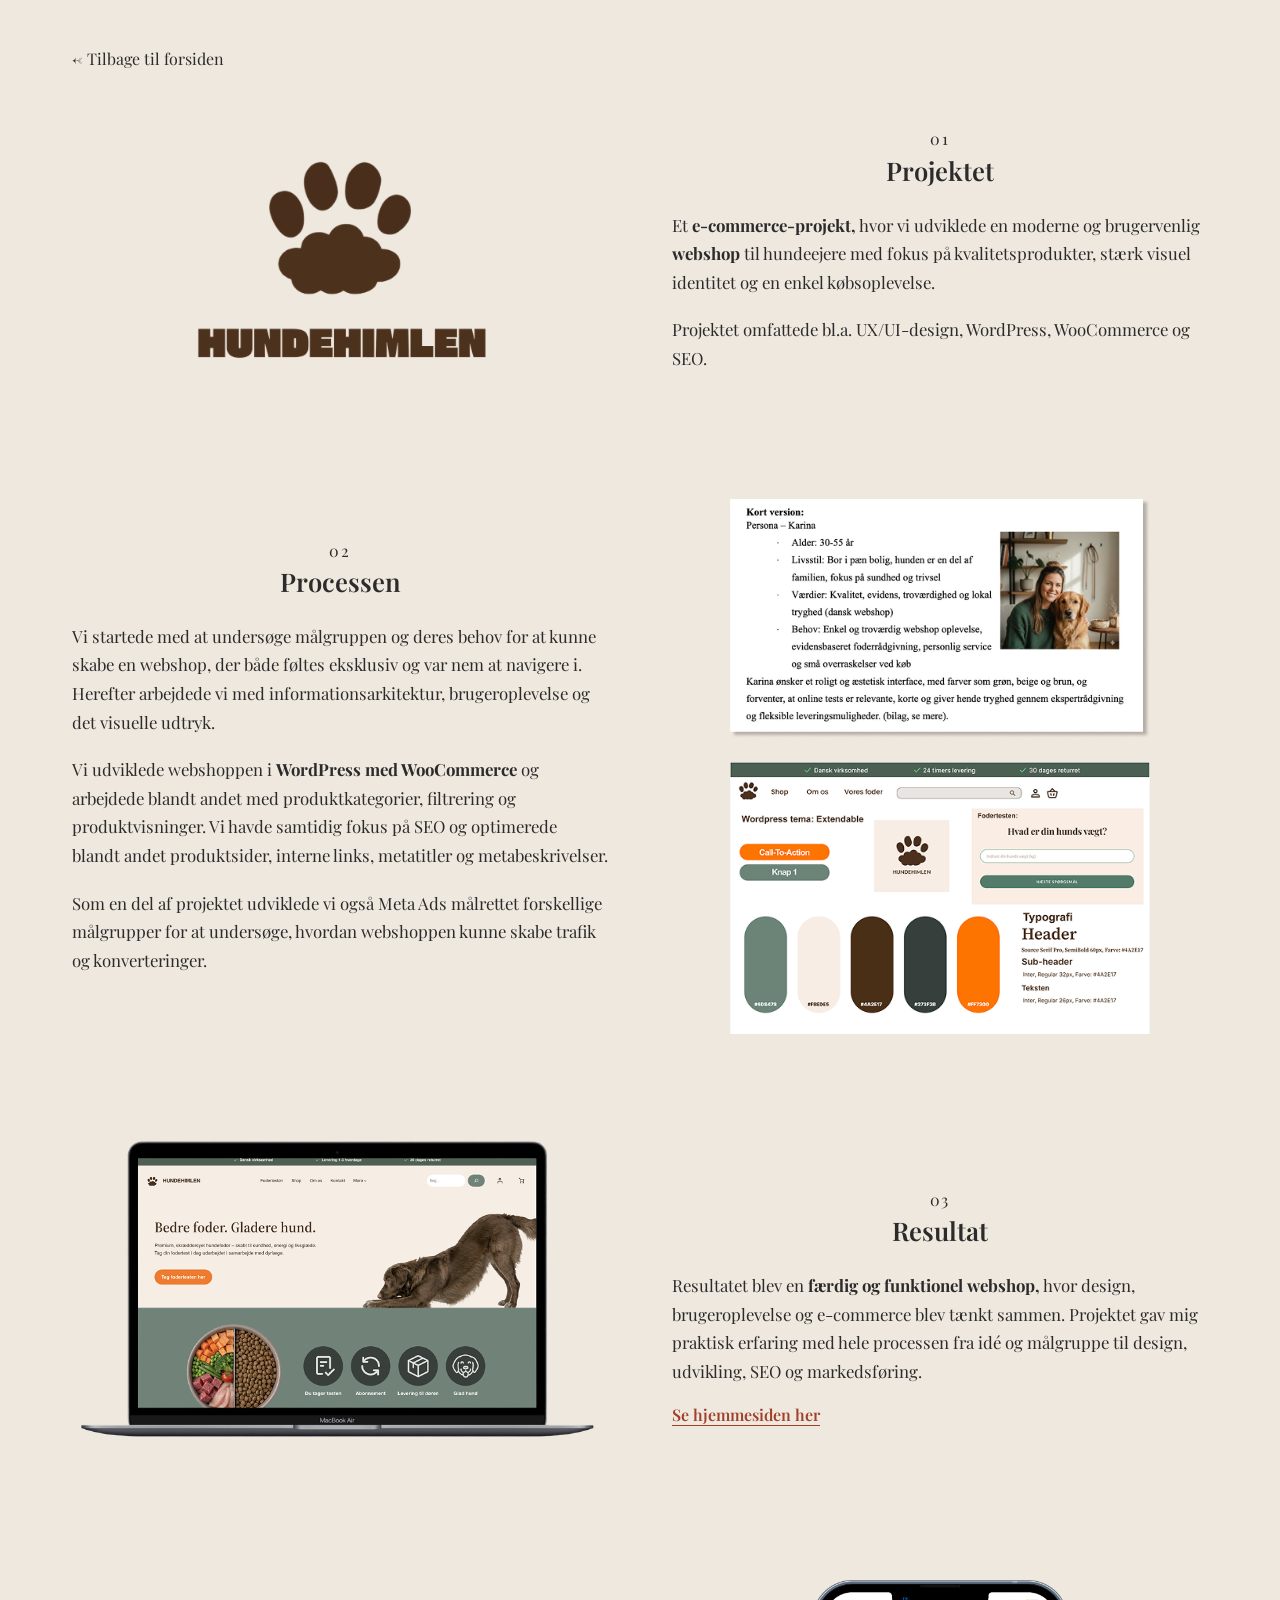
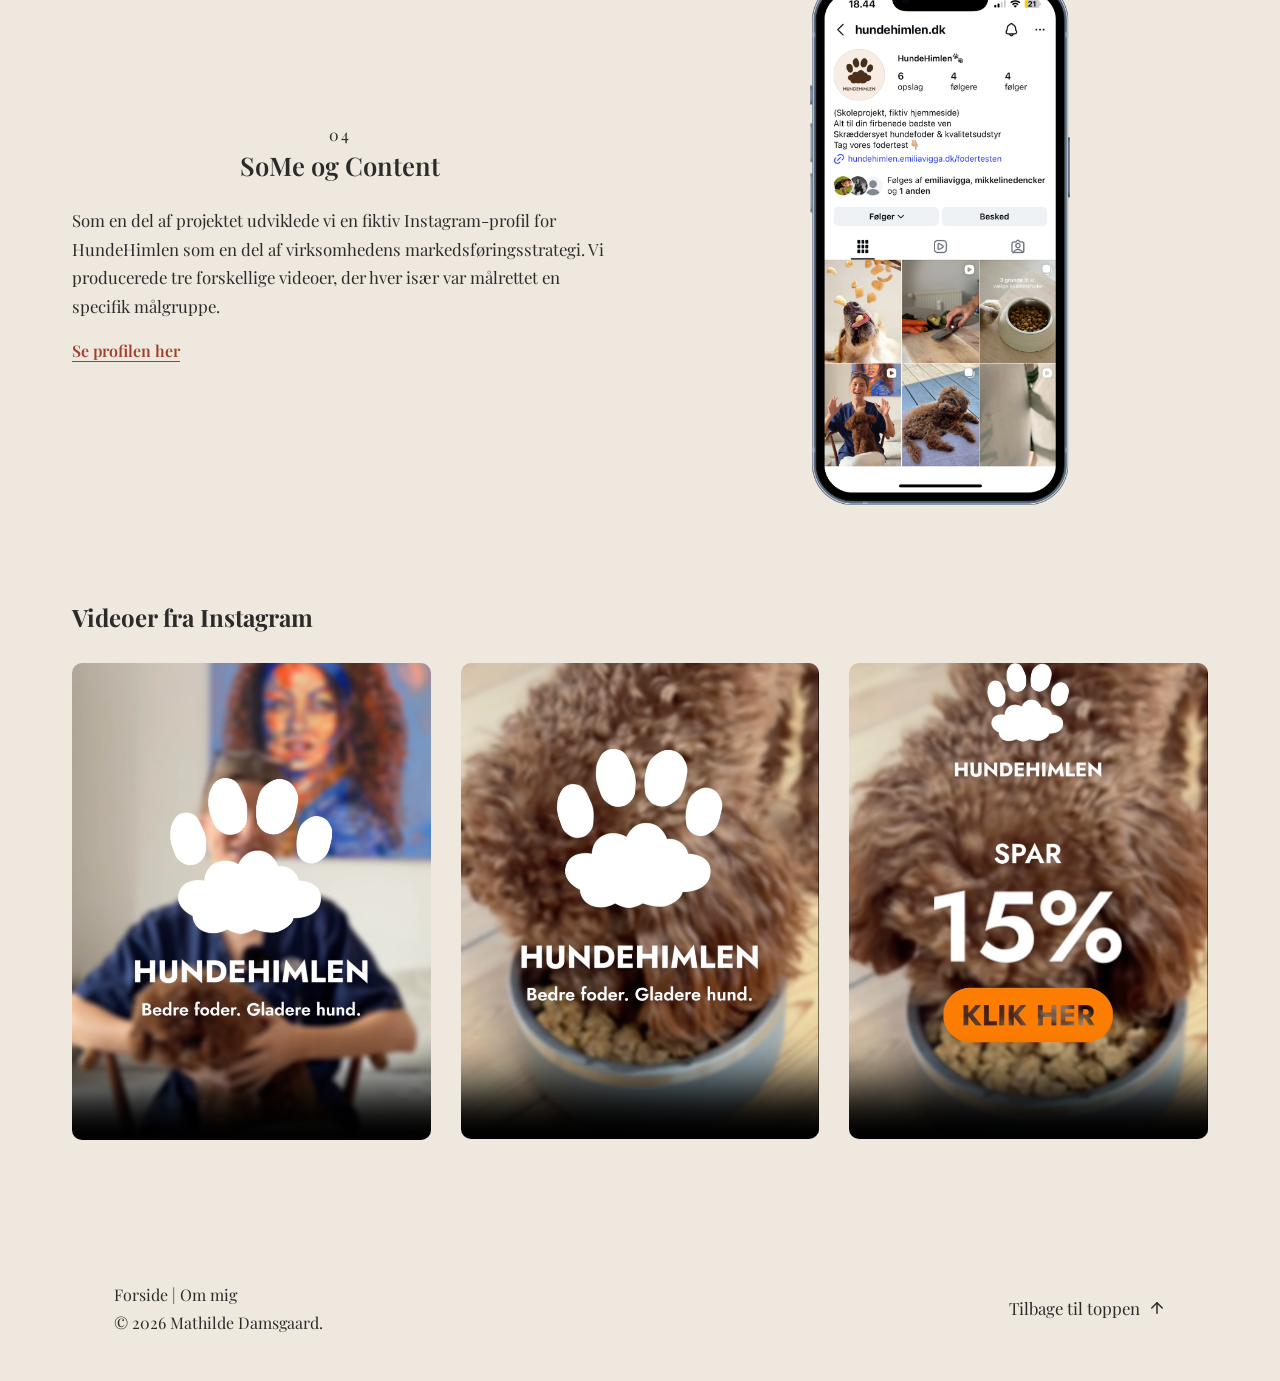
==== hundehimlen.html @ 64aa1b7b "tilføjet sektion meed some videoer" ====
<!doctype html>
<html lang="da">
  <head>
    <meta charset="UTF-8" />
    <meta name="viewport" content="width=device-width, initial-scale=1.0" />
    <title>Hundehimlen | Mathilde Damsgaard</title>

    <link rel="preconnect" href="https://fonts.googleapis.com" />
    <link rel="preconnect" href="https://fonts.gstatic.com" crossorigin />
    <link
      href="https://fonts.googleapis.com/css2?family=Anton&family=Fredoka:wght@600;700&family=Mrs+Saint+Delafield&family=Playfair+Display:ital,wght@0,400;0,600;1,400&display=swap"
      rel="stylesheet"
    />
    <link rel="stylesheet" href="css/style.css" />
  </head>

  <body>
    <main class="case-study" id="top">
      <!-- Link tilbage -->
      <a href="index.html#projekter" class="bio__back"
        >&larr; Tilbage til forsiden</a
      >

      <!-- ===== 01 Projektet ===== -->
      <section class="case-row">
        <div class="case-row__image">
          <img
            src="img/hundehimlen-logo.png"
            alt="Hundehimlen logo"
            class="case-img case-img--logo"
          />
        </div>
        <div class="case-row__text">
          <div class="case-row__heading">
            <p class="case-row__number">01</p>
            <h2 class="case-row__title">Projektet</h2>
          </div>
          <p class="case-row__desc">
            Et <strong>e-commerce-projekt,</strong> hvor vi udviklede en moderne
            og brugervenlig <strong>webshop</strong> til hundeejere med fokus på
            kvalitetsprodukter, stærk visuel identitet og en enkel
            købsoplevelse.
          </p>
          <p class="case-row__desc">
            Projektet omfattede bl.a. UX/UI-design, WordPress, WooCommerce og
            SEO.
          </p>
        </div>
      </section>

      <!-- ===== 02 Processen ===== -->
      <section class="case-row case-row--reverse">
        <div class="case-row__image case-row__image--stacked">
          <img
            src="img/hundehimlen-persona.png"
            alt="Persona og målgruppeanalyse"
            class="case-img case-img--persona"
          />
          <img
            src="img/hundehimlen-styleguide.png"
            alt="Wireframe og styleguide"
            class="case-img case-img--styleguide"
          />
        </div>
        <div class="case-row__text">
          <div class="case-row__heading">
            <p class="case-row__number">02</p>
            <h2 class="case-row__title">Processen</h2>
          </div>
          <p class="case-row__desc">
            Vi startede med at undersøge målgruppen og deres behov for at kunne
            skabe en webshop, der både føltes eksklusiv og var nem at navigere
            i. Herefter arbejdede vi med informationsarkitektur, brugeroplevelse
            og det visuelle udtryk.
          </p>
          <p class="case-row__desc">
            Vi udviklede webshoppen i
            <strong>WordPress med WooCommerce</strong> og arbejdede blandt andet
            med produktkategorier, filtrering og produktvisninger. Vi havde
            samtidig fokus på SEO og optimerede blandt andet produktsider,
            interne links, metatitler og metabeskrivelser.
          </p>
          <p class="case-row__desc">
            Som en del af projektet udviklede vi også Meta Ads målrettet
            forskellige målgrupper for at undersøge, hvordan webshoppen kunne
            skabe trafik og konverteringer.
          </p>
        </div>
      </section>

      <!-- ===== 04 Resultat ===== -->
      <section class="case-row">
        <div class="case-row__image">
          <img
            src="img/hundehimlen-mockup.png"
            alt="Hundehimlen webshop vist på en bærbar computer"
            class="case-img case-img--laptop"
          />
        </div>
        <div class="case-row__text">
          <div class="case-row__heading">
            <p class="case-row__number">03</p>
            <h2 class="case-row__title">Resultat</h2>
          </div>
          <p class="case-row__desc">
            Resultatet blev en <strong>færdig og funktionel webshop,</strong>
            hvor design, brugeroplevelse og e-commerce blev tænkt sammen.
            Projektet gav mig praktisk erfaring med hele processen fra idé og
            målgruppe til design, udvikling, SEO og markedsføring.
          </p>
          <a href="https://hundehimlen.emiliavigga.dk/" class="case-row__link"
            >Se hjemmesiden her</a
          >
        </div>
      </section>

      <!-- ===== 05 SoMe og Content ===== -->
      <section class="case-row case-row--reverse">
        <div class="case-row__image">
          <a
            href="https://www.instagram.com/hundehimlen.dk/"
            target="_blank"
            rel="noopener noreferrer"
          >
            <img
              src="img/hundehimlen-instagram.png"
              alt="Hundehimlen Instagram-profil"
              class="case-img case-img--phone"
            />
          </a>
        </div>

        <div class="case-row__text">
          <div class="case-row__heading">
            <p class="case-row__number">04</p>
            <h2 class="case-row__title">SoMe og Content</h2>
          </div>

          <p class="case-row__desc">
            Som en del af projektet udviklede vi en fiktiv Instagram-profil for
            HundeHimlen som en del af virksomhedens markedsføringsstrategi. Vi
            producerede tre forskellige videoer, der hver især var målrettet en
            specifik målgruppe.
          </p>

          <a
            href="https://www.instagram.com/hundehimlen.dk/"
            target="_blank"
            rel="noopener noreferrer"
            class="case-row__link"
          >
            Se profilen her
          </a>
        </div>
      </section>

      <!-- ===== 05 SoMe Videoer ===== -->
      <section class="video-section">
        <h2 class="video-section__title">Videoer fra Instagram</h2>

        <div class="video-section__grid">
          <div class="video-card">
            <video controls poster="img/thumbnail-dyrlaege.png">
              <source src="img/dyrlaege-kopi-1.mov" type="video/mp4" />
              Din browser understøtter ikke video.
            </video>
          </div>

          <div class="video-card">
            <video controls poster="img/thumbnail-madgroentsager.png">
              <source src="img/madgroentsager-kopi.mov" type="video/mp4" />
              Din browser understøtter ikke video.
            </video>
          </div>

          <div class="video-card">
            <video controls poster="img/thumbnail-spar15.png">
              <source src="img/spar-15-kopi.mov" type="video/mp4" />
              Din browser understøtter ikke video.
            </video>
          </div>
        </div>
      </section>
    </main>

    <!-- Footer -->
    <footer class="footer">
      <div class="footer__left">
        <p class="footer__nav">
          <a href="index.html">Forside</a> | <a href="ommig.html">Om mig</a>
        </p>
        <p>&copy; 2026 Mathilde Damsgaard.</p>
      </div>

      <a href="#top" class="back-to-top-inline">
        Tilbage til toppen
        <svg
          xmlns="http://www.w3.org/2000/svg"
          viewBox="0 0 24 24"
          fill="none"
          stroke="currentColor"
          stroke-width="2"
          stroke-linecap="round"
          stroke-linejoin="round"
        >
          <line x1="12" y1="19" x2="12" y2="5"></line>
          <polyline points="5 12 12 5 19 12"></polyline>
        </svg>
      </a>
    </footer>
  </body>
</html>
---- css/style.css ----
/* ===== Reset ===== */
* {
  margin: 0;
  padding: 0;
  box-sizing: border-box;
}

body {
  font-family: "Playfair Display", serif;
  background-color: #efe8de;
  color: #2b2b2b;
}

/* ===== Hero sektion ===== */
.hero {
  position: relative;
  width: 100%;
  height: 50vw; /* fast højde der passer til indholdet, i stedet for 100vh */
  overflow: hidden;
  background-color: #efe8de;
}

/* Stor hvid "PORTFOLIO" tekst i baggrunden */
.hero__background-text {
  position: absolute;
  top: 14vw;
  left: -8vw;
  font-family: "Anton", sans-serif;
  font-size: 16vw;
  line-height: 1;
  color: #ffffff;
  letter-spacing: 0.01em;
  white-space: nowrap;
  user-select: none;
  z-index: 1;
  text-align: center;
  width: 100%;
}
/* Navnet i script-font, ligger ovenpå baggrundsteksten */
.hero__name {
  position: absolute;
  top: 24vw;
  left: 47%;
  transform: translateX(-50%);
  font-family: "Mrs Saint Delafield", cursive;
  font-size: 8vw;
  font-weight: 400;
  color: #5c4326; /* mørk brun/oliven farve som på billedet */
  z-index: 2;
  white-space: nowrap;
  text-align: center;
  width: 100%;
}

/* Navigationspille øverst */
.hero__nav {
  position: absolute;
  top: 4vw;
  left: 50%;
  transform: translateX(-50%);
  background-color: #601b20; /* rustfarve, matcher filmstrippen */
  border-radius: 20px;
  padding: 1rem 2.2rem;
  display: flex;
  align-items: center;
  gap: 0.9rem;
  z-index: 3;
  white-space: nowrap;
}

.hero__nav a {
  font-family: "Playfair Display", serif;
  color: #f5efe6;
  text-decoration: none;
  font-size: 1.05rem;
}

.hero__nav a:hover {
  opacity: 0.8;
}

.hero__nav-divider {
  color: #d9a394;
}

/* Filmstrip-billede i højre side */
.hero__filmstrip {
  position: absolute;
  right: -14vw;
  top: -15vw;
  width: 500px;
  max-width: none;
  z-index: 2;
  transform: rotate(-16deg);
}

.hero__filmstrip img {
  width: 100%;
  height: 100%;
  object-fit: contain;
  display: block;
  animation: dropIn 1s cubic-bezier(0.34, 1.56, 0.64, 1) both;
}

/* Billedet falder ned fra oven og lander med et lille hop */
@keyframes dropIn {
  0% {
    transform: translate(-50%, -120%);
    opacity: 0;
  }
  100% {
    transform: translate(-50%, 8%);
    opacity: 1;
  }
}

/* Pil der peger ned mod næste sektion */
.hero__scroll-arrow {
  position: absolute;
  left: 6vw;
  bottom: 3vw;
  color: #601b20;
  z-index: 2;
  animation: bounceArrow 1.8s ease-in-out infinite;
}

.hero__scroll-arrow:hover {
  opacity: 0.75;
}

/* Pilen hopper let op og ned for at signalere "scroll her" */
@keyframes bounceArrow {
  0%,
  100% {
    transform: translateY(0);
  }
  50% {
    transform: translateY(14px);
  }
}

/* Rød streg i bunden af sektionen */
.hero__divider {
  position: absolute;
  bottom: 0;
  left: 0;
  width: 100%;
  height: 6px;
  background-color: #601b20;
  z-index: 2;
}

/* ===== Intro-sektion under hero ===== */
.intro {
  position: relative;
  display: flex;
  align-items: stretch;
  min-height: 90vh;
  background-color: #efe8de;
}

.intro__image {
  flex: 0 0 32%;
}

.intro__image img {
  width: 100%;
  height: 100%;
  object-fit: cover;
  display: block;
  filter: grayscale(
    100%
  ); /* gør billedet sort/hvid automatisk, uanset original farve */
}

.intro__content {
  flex: 1;
  display: flex;
  flex-direction: column;
  justify-content: center;
  padding: 4rem 6vw;
  max-width: 850px;
}

.intro__text {
  font-family: "Playfair Display", serif;
  font-size: 1.4rem;
  line-height: 1.5;
  color: #2b2b2b;
  margin-bottom: 2rem;
}

.intro__button {
  display: inline-block;
  align-self: flex-start;
  padding: 1rem 2rem;
  border-radius: 20px;
  background-color: #601b20; /* samme rustfarve som navigationspillen */
  color: #f5efe6;
  text-decoration: none;
  font-family: "Playfair Display", serif;
  font-size: 1.05rem;
  transition: opacity 0.2s ease;
}

.intro__button:hover {
  opacity: 0.85;
}

/* Pil, centreret lodret i højre side, med samme hop som i hero */
.intro__scroll-arrow {
  position: absolute;
  right: 6vw;
  top: 80%;
  color: #601b20;
  animation: bounceArrowCentered 1.8s ease-in-out infinite;
}

.intro__scroll-arrow:hover {
  opacity: 0.75;
}

@keyframes bounceArrowCentered {
  0%,
  100% {
    transform: translateY(-50%);
  }
  50% {
    transform: translateY(calc(-50% + 14px));
  }
}

@media (max-width: 700px) {
  .intro {
    flex-direction: column;
    min-height: auto;
  }

  .intro__image {
    flex: none;
    height: 60vw;
  }

  .intro__content {
    padding: 2.5rem 6vw;
    max-width: none;
  }

  .intro__scroll-arrow {
    display: none; /* for meget rod på mobil med billede + tekst + pil */
  }
}

/* ===== Projekt-sektion ===== */
.projects {
  max-width: 1100px;
  margin: 0 auto;
  padding: 2rem 1.5rem;
}

.projects__title {
  font-family: "Anton", sans-serif;
  font-weight: 700;
  font-size: 3.5rem;
  text-align: center;
  color: #43301a;
  margin-bottom: 4rem;
  margin-top: 4rem;
}

.project-row {
  display: flex;
  align-items: center;
  gap: 4rem;
  flex-wrap: wrap;
}

/* Vender rækkefølgen om, så billedet ligger til højre */
.project-row--reverse {
  flex-direction: row-reverse;
}

.project-row__image {
  flex: 1 1 380px;
}

.project-row__image img {
  width: 100%;
  display: block;
}

/* Gør kun Museum Ovartaci-billedet mindre */
.project-row__image--small {
  flex: 0 1 300px; /* mindre max-bredde end den almindelige 380px */
  margin: 0 auto; /* centrerer den i sin kolonne */
}

.project-row__text {
  flex: 1 1 380px;
}

.project-row__title {
  font-family: "Playfair Display", serif;
  font-size: 2rem;
  margin-bottom: 1.2rem;
  color: #2b2b2b;
}

.project-row__desc {
  font-size: 1.1rem;
  line-height: 1.6;
  color: #2b2b2b;
  margin-bottom: 1.5rem;
}

.project-row__link {
  color: #a43121;
  font-weight: 600;
}

.project-row__link:hover {
  color: #792216;
}

/* Orange streg mellem projekterne */
.projects__divider {
  height: 3px;
  background-color: #a43121;
  margin: 4rem 0;
}

@media (max-width: 700px) {
  .project-row,
  .project-row--reverse {
    flex-direction: column;
  }
  .bio-section__body {
    flex-direction: column;
  }

  .bio-section__photos {
    min-height: 260px;
    width: 100%;
  }

  .bio-photo--right {
    left: 40%;
  }
}

/* ===== Sektion under stregen ===== */
.about {
  max-width: 700px;
  margin: 0 auto;
  padding: 5rem 1.5rem;
  text-align: center;
}

.about__title {
  font-family: "Playfair Display", serif;
  font-size: 2rem;
  margin-bottom: 1.5rem;
  color: #5c4326;
}

.about__text {
  font-size: 1.15rem;
  line-height: 1.7;
  color: #2b2b2b;
}

/* Billederne flyver ind fra siden, når man scroller ned til dem */
.fly-in-left,
.fly-in-right {
  opacity: 0;
  transition:
    transform 0.9s cubic-bezier(0.22, 1, 0.36, 1),
    opacity 0.9s ease;
}

.fly-in-left {
  transform: translateX(-150px);
}

.fly-in-right {
  transform: translateX(150px);
}

.fly-in-left.is-visible,
.fly-in-right.is-visible {
  opacity: 1;
  transform: translateX(0);
}

/* ===== Kontakt-sektion (forside) ===== */
.contact-cta {
  max-width: 700px;
  margin: 0 auto;
  padding: 6rem 1.5rem 8rem;
  text-align: center;
}

.contact-cta__title {
  font-family: "Anton", sans-serif;
  font-weight: 700;
  font-size: 3.5rem;
  text-align: center;
  color: #43301a;
  margin-bottom: 1rem;
}

.contact-cta__text {
  font-family: "Playfair Display", serif;
  font-size: 1.2rem;
  color: #2b2b2b;
  margin-bottom: 2.5rem;
}

.contact-cta__mail-row {
  display: flex;
  align-items: center;
  justify-content: center;
  gap: 0.6rem;
}

.contact-cta__icon {
  color: #2b2b2b;
  font-size: 2rem;
  line-height: 1;
}

.contact-cta__link {
  font-family: "Playfair Display", serif;
  font-size: 1.3rem;
  color: #a43121;
}

.contact-cta__link:hover {
  text-decoration: underline;
}

/* Sørg for blød scrolling til toppen */
html {
  scroll-behavior: smooth;
}

/* Footer layout */
.footer {
  display: flex;
  justify-content: space-between; /* Skubber venstre side til venstre og linket til højre */
  align-items: center;
  max-width: 1100px; /* Matcher bredden på dine andre sektioner */
  margin: 0 auto;
  padding: 3rem 1.5rem;
}

.footer__left {
  display: flex;
  flex-direction: column;
  gap: 0.4rem;
}

.footer__left a {
  color: #2b2b2b;
  text-decoration: none;
}

.footer__left a:hover {
  color: #a43121;
}

/* Tilbage til toppen - placeret i højre side */
.back-to-top-inline {
  display: inline-flex;
  align-items: center;
  gap: 0.5rem;
  color: #2b2b2b;
  text-decoration: none;
  font-family: "Playfair Display", serif;
  font-size: 1.05rem;
  transition: color 0.2s ease;
}

.back-to-top-inline svg {
  width: 18px;
  height: 18px;
  transition: transform 0.2s ease;
}

/* Hover-effekt */
.back-to-top-inline:hover {
  color: #a43121;
}

.back-to-top-inline:hover svg {
  transform: translateY(-3px); /* Løfter pilen en smule ved hover */
}

/* Mobil-visning */
@media (max-width: 600px) {
  .footer {
    flex-direction: column;
    gap: 1.5rem;
    text-align: center;
  }
}

/* ===== Om mig-siden ===== */
.bio {
  max-width: 1200px;
  margin: 0 auto;
  padding: 3rem 2rem 6rem;
}

.bio__back {
  display: inline-block;
  margin-bottom: 3rem;
  color: #2b2b2b;
  text-decoration: none;
  font-family: "Playfair Display", serif;
}

.bio__back:hover {
  color: #a43121;
}

.bio-section {
  margin-bottom: 5rem;
}

.bio-section__title {
  font-family: "Anton", sans-serif;
  font-weight: 700;
  font-size: 3.5rem;
  color: #43301a;
  margin-bottom: 2rem;
}

.bio-section__body {
  display: flex;
  gap: 3rem;
  align-items: flex-start;
  flex-wrap: wrap;
}

.bio-section__text {
  flex: 2 1 500px;
  font-size: 1.1rem;
  line-height: 1.7;
  color: #2b2b2b;
}

.bio-section__text p {
  margin-bottom: 1.5rem;
}

.bio-section__text p:last-child {
  margin-bottom: 0;
}

.bio__contact-row {
  display: flex;
  align-items: center;
  gap: 0.2rem;
}

.bio__contact-icon {
  color: #2b2b2b;
  font-size: 1.6rem;
  line-height: 1;
}

/* Polaroid-billeder */
.bio-section__photos {
  flex: 1 1 260px;
  position: relative;
  min-height: 320px;
}

.bio-section__photos--single {
  min-height: auto;
  display: flex;
  justify-content: center;
}

.bio-section__closing {
  font-size: 1.1rem;
  margin-bottom: 1rem;
}

.bio__contact-link {
  display: inline-block;
  color: #a43121;
  font-weight: 600;
  text-decoration: underline;
  text-underline-offset: 4px;
  font-size: 1.1rem;
}

.bio__contact-link:hover {
  color: #792216;
}

.bio-photo {
  width: 340px;
  display: block;
}

.bio-photo--left {
  position: absolute;
  left: 0;
  top: 0;
  z-index: 2;
  width: 320px;
  transform: rotate(-6deg);
}

.bio-photo--right {
  position: absolute;
  left: 170px;
  top: 70px;
  z-index: 1;
  width: 380px;
  transform: rotate(10deg);
}

/* ===== CV / Uddannelse accordion ===== */
.accordion {
  margin-bottom: 0.5rem;
}

.accordion__summary {
  list-style: none;
  cursor: pointer;
  display: flex;
  align-items: center;
  gap: 0.7rem;
  font-family: "Anton", sans-serif;
  font-weight: 700;
  font-size: 2rem;
  color: #43301a;
  padding: 0.5rem 0;
}

/* Fjerner browserens eget udfoldnings-ikon */
.accordion__summary::-webkit-details-marker {
  display: none;
}
.accordion__summary::marker {
  content: "";
}

/* Selve trekanten, tegnet i ren CSS */
.accordion__arrow {
  display: inline-block;
  width: 0;
  height: 0;
  border-left: 7px solid transparent;
  border-right: 7px solid transparent;
  border-top: 10px solid #a43121;
  transition: transform 0.25s ease;
  transform: rotate(-90deg); /* peger til højre, når lukket */
}

/* Peger nedad, når afsnittet er åbent */
.accordion[open] .accordion__arrow {
  transform: rotate(0deg);
}

.accordion__content {
  padding: 0.5rem 0 1.5rem 1.9rem; /* rykket ind, så det linjer op med teksten efter trekanten */
}

.cv-item {
  margin-bottom: 1.4rem;
}

.cv-item:last-child {
  margin-bottom: 0;
}

.cv-item__title {
  font-family: "Playfair Display", serif;
  font-size: 1.1rem;
  color: #2b2b2b;
  margin-bottom: 0.2rem;
}

.cv-item__date {
  font-family: "Playfair Display", serif;
  font-size: 0.95rem;
  color: #9a9a9a;
}

.accordion__divider {
  height: 2px;
  background-color: #a43121;
  margin: 1.5rem 0 2.5rem;
}

/* ===== Case study-side (projektside) ===== */
.case-study {
  max-width: 1200px;
  margin: 0 auto;
  padding: 3rem 2rem 6rem;
}

.case-row {
  display: flex;
  align-items: center;
  gap: 4rem;
  margin-bottom: 6rem;
  flex-wrap: wrap;
}

.case-row--reverse {
  flex-direction: row-reverse;
}

.case-row__image {
  flex: 1 1 380px;
  display: flex;
  justify-content: center;
}

.case-row__image--stacked {
  flex-direction: column;
  align-items: center;
  gap: 1.5rem;
}

.case-row__text {
  flex: 1 1 380px;
}

.case-row__heading {
  text-align: center;
  margin-bottom: 1.5rem;
}

.case-row__number {
  font-family: "Playfair Display", serif;
  font-size: 1rem;
  letter-spacing: 0.1em;
  color: #2b2b2b;
  margin-bottom: 0.2rem;
}

.case-row__title {
  font-family: "Playfair Display", serif;
  font-size: 1.6rem;
  font-weight: 600;
  color: #2b2b2b;
}

.case-row__desc {
  font-size: 1.05rem;
  line-height: 1.7;
  color: #2b2b2b;
  margin-bottom: 1.2rem;
}

.case-row__link {
  color: #a1402a;
  font-weight: 600;
  text-decoration: underline;
  text-underline-offset: 4px;
}

.case-row__link:hover {
  color: #7e3020;
}

/* Basisstil alle billeder deler */
.case-img {
  width: 100%;
  height: auto;
  display: block;
}

/* Individuelle størrelser pr. billede — juster frit efter behov */
.case-img--logo {
  max-width: 380px;
}

.case-img--persona {
  max-width: 420px;
}

.case-img--styleguide {
  max-width: 420px;
}

.case-img--laptop {
  max-width: 680px;
}

.case-img--phone {
  max-width: 260px;
}

.case-row__desc--bold {
  font-weight: 600;
}

/* Museum Ovartaci-siden */
.case-img--statue {
  max-width: 440px;
}

.case-img--research {
  max-width: 490px;
}

.case-img--kiosk {
  max-width: 380px;
}

@media (max-width: 700px) {
  .case-row,
  .case-row--reverse {
    flex-direction: column;
  }
}

.video-section {
  margin-top: 0%;
}

.video-section__title {
  margin-bottom: 30px;
}

.video-section__grid {
  display: grid;
  grid-template-columns: repeat(3, 1fr);
  gap: 30px;
}

.video-card video {
  width: 100%;
  display: block;
  border-radius: 10px;
}

/* ===== Responsivt (mobil) ===== */
@media (max-width: 768px) {
  .hero {
    min-height: auto;
    padding-bottom: 4rem;
  }

  .hero__background-text {
    position: static;
    font-size: 18vw;
    text-align: center;
    margin-top: 2rem;
  }

  .hero__name {
    position: static;
    font-size: 12vw;
    text-align: center;
    margin: -6vw 0 2rem 0;
  }

  .hero__image-wrapper {
    position: static;
    width: 60vw;
    margin: 0 auto 2rem auto;
  }

  .hero__content {
    position: static;
    max-width: 90%;
    margin: 0 auto;
    text-align: left;
  }

  .hero__divider {
    position: static;
    margin-top: 3rem;
  }

  .video-section__grid {
    grid-template-columns: 1fr;
  }
}
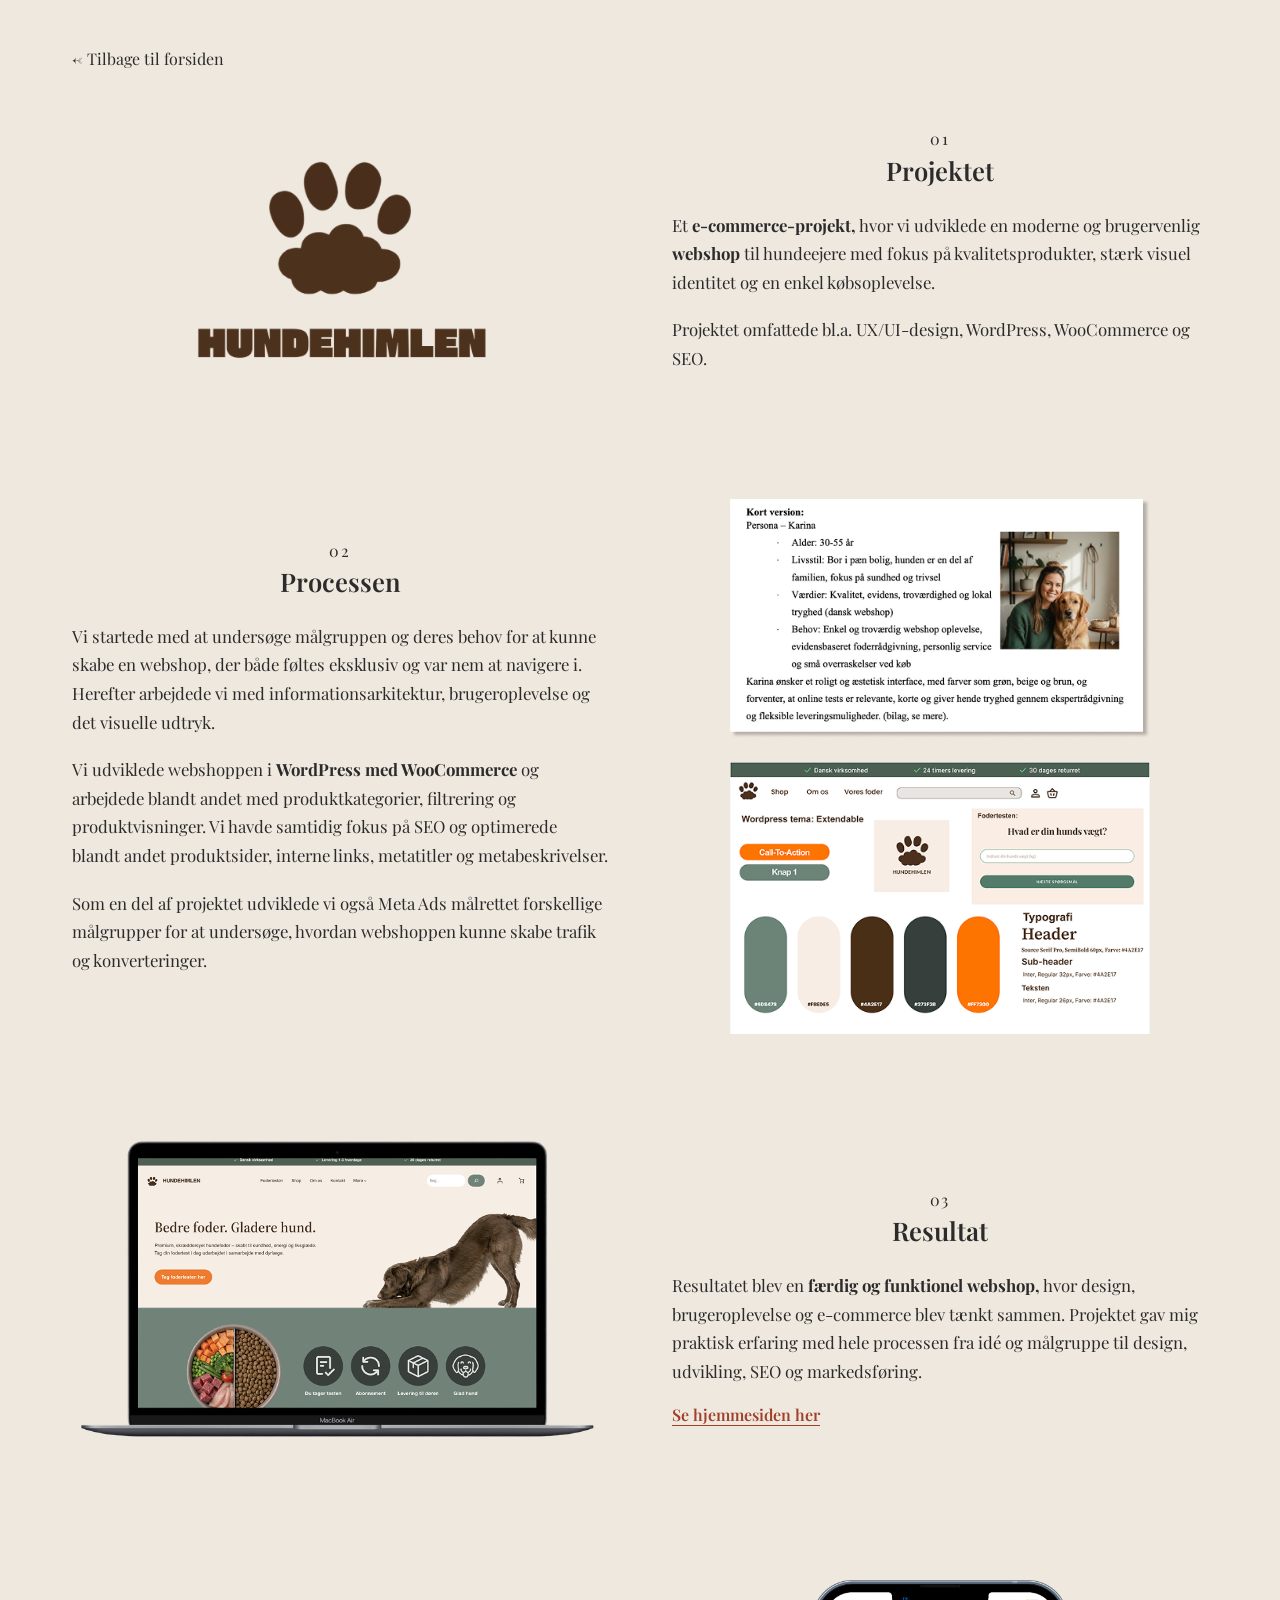
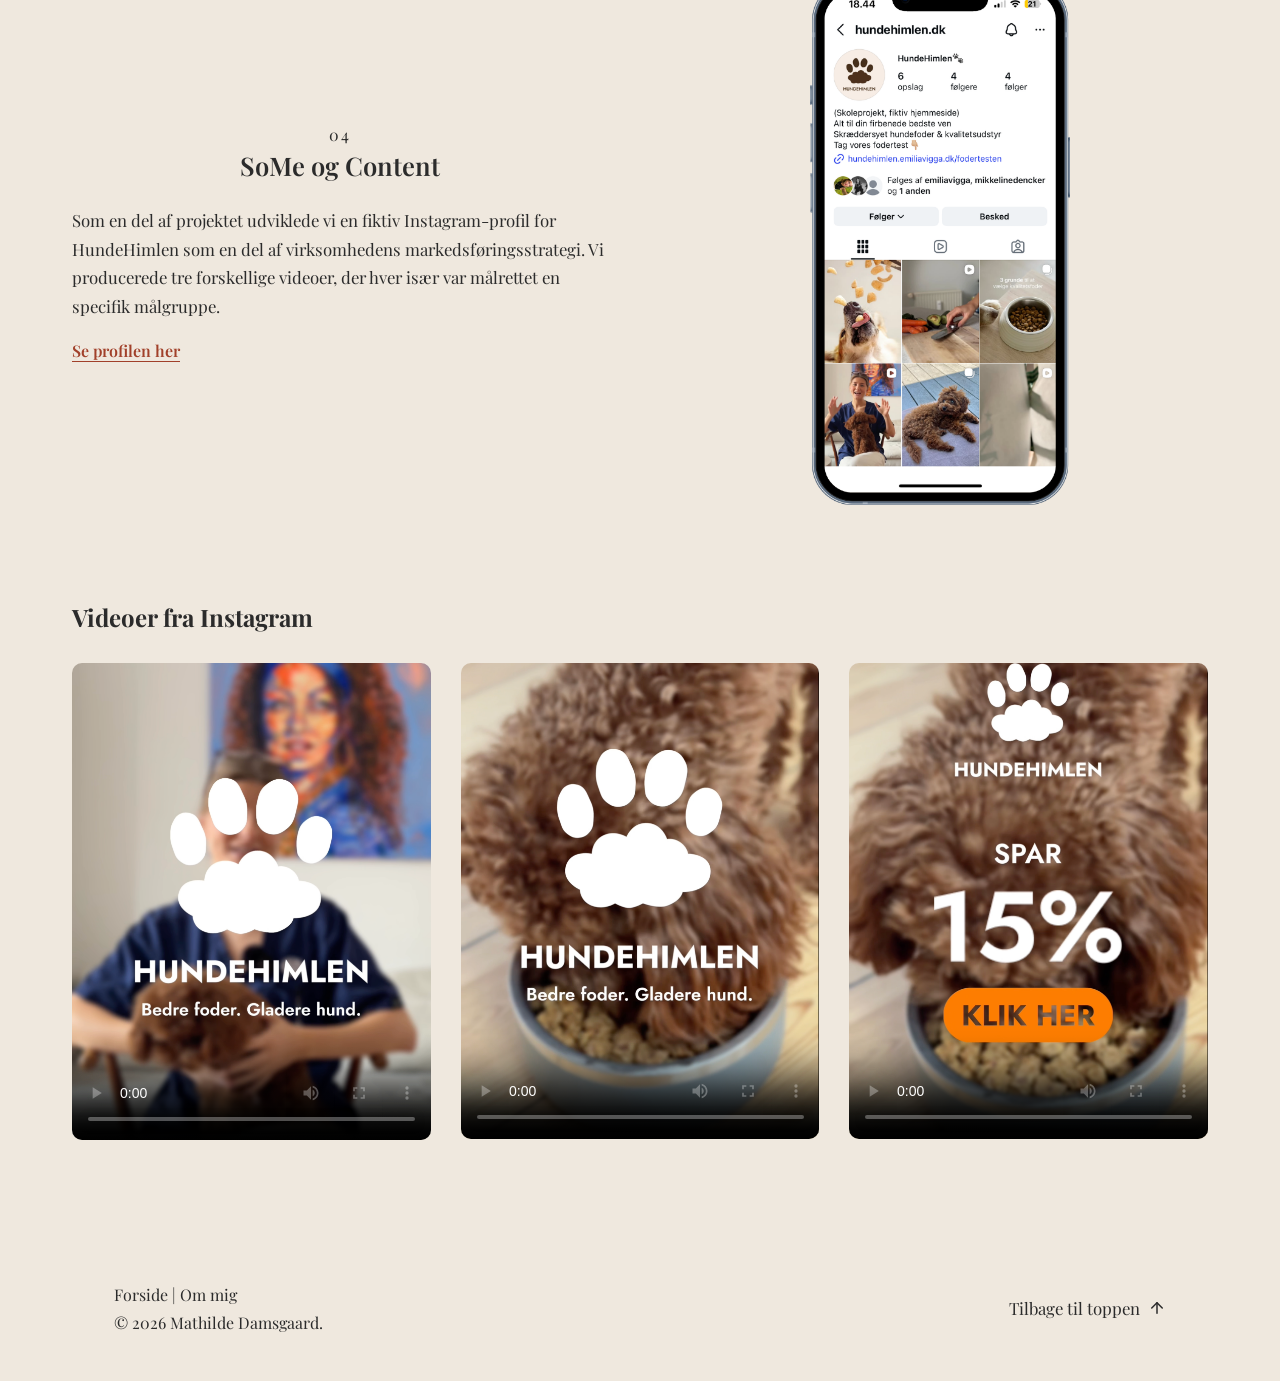
==== commit 525d7415: "tilføjet cv link og rettet kommentarer" ====
--- a/hundehimlen.html
+++ b/hundehimlen.html
@@ -88,7 +88,7 @@
         </div>
       </section>
 
-      <!-- ===== 04 Resultat ===== -->
+      <!-- ===== 03 Resultat ===== -->
       <section class="case-row">
         <div class="case-row__image">
           <img
@@ -108,13 +108,18 @@
             Projektet gav mig praktisk erfaring med hele processen fra idé og
             målgruppe til design, udvikling, SEO og markedsføring.
           </p>
-          <a href="https://hundehimlen.emiliavigga.dk/" class="case-row__link"
-            >Se hjemmesiden her</a
+          <a
+            href="https://hundehimlen.emiliavigga.dk/"
+            class="case-row__link"
+            target="_blank"
+            rel="noopener noreferrer"
           >
-        </div>
-      </section>
-
-      <!-- ===== 05 SoMe og Content ===== -->
+            Se hjemmesiden her
+          </a>
+        </div>
+      </section>
+
+      <!-- ===== 04 SoMe og Content ===== -->
       <section class="case-row case-row--reverse">
         <div class="case-row__image">
           <a
@@ -154,7 +159,7 @@
         </div>
       </section>
 
-      <!-- ===== 05 SoMe Videoer ===== -->
+      <!-- ===== 04 SoMe Videoer ===== -->
       <section class="video-section">
         <h2 class="video-section__title">Videoer fra Instagram</h2>
 
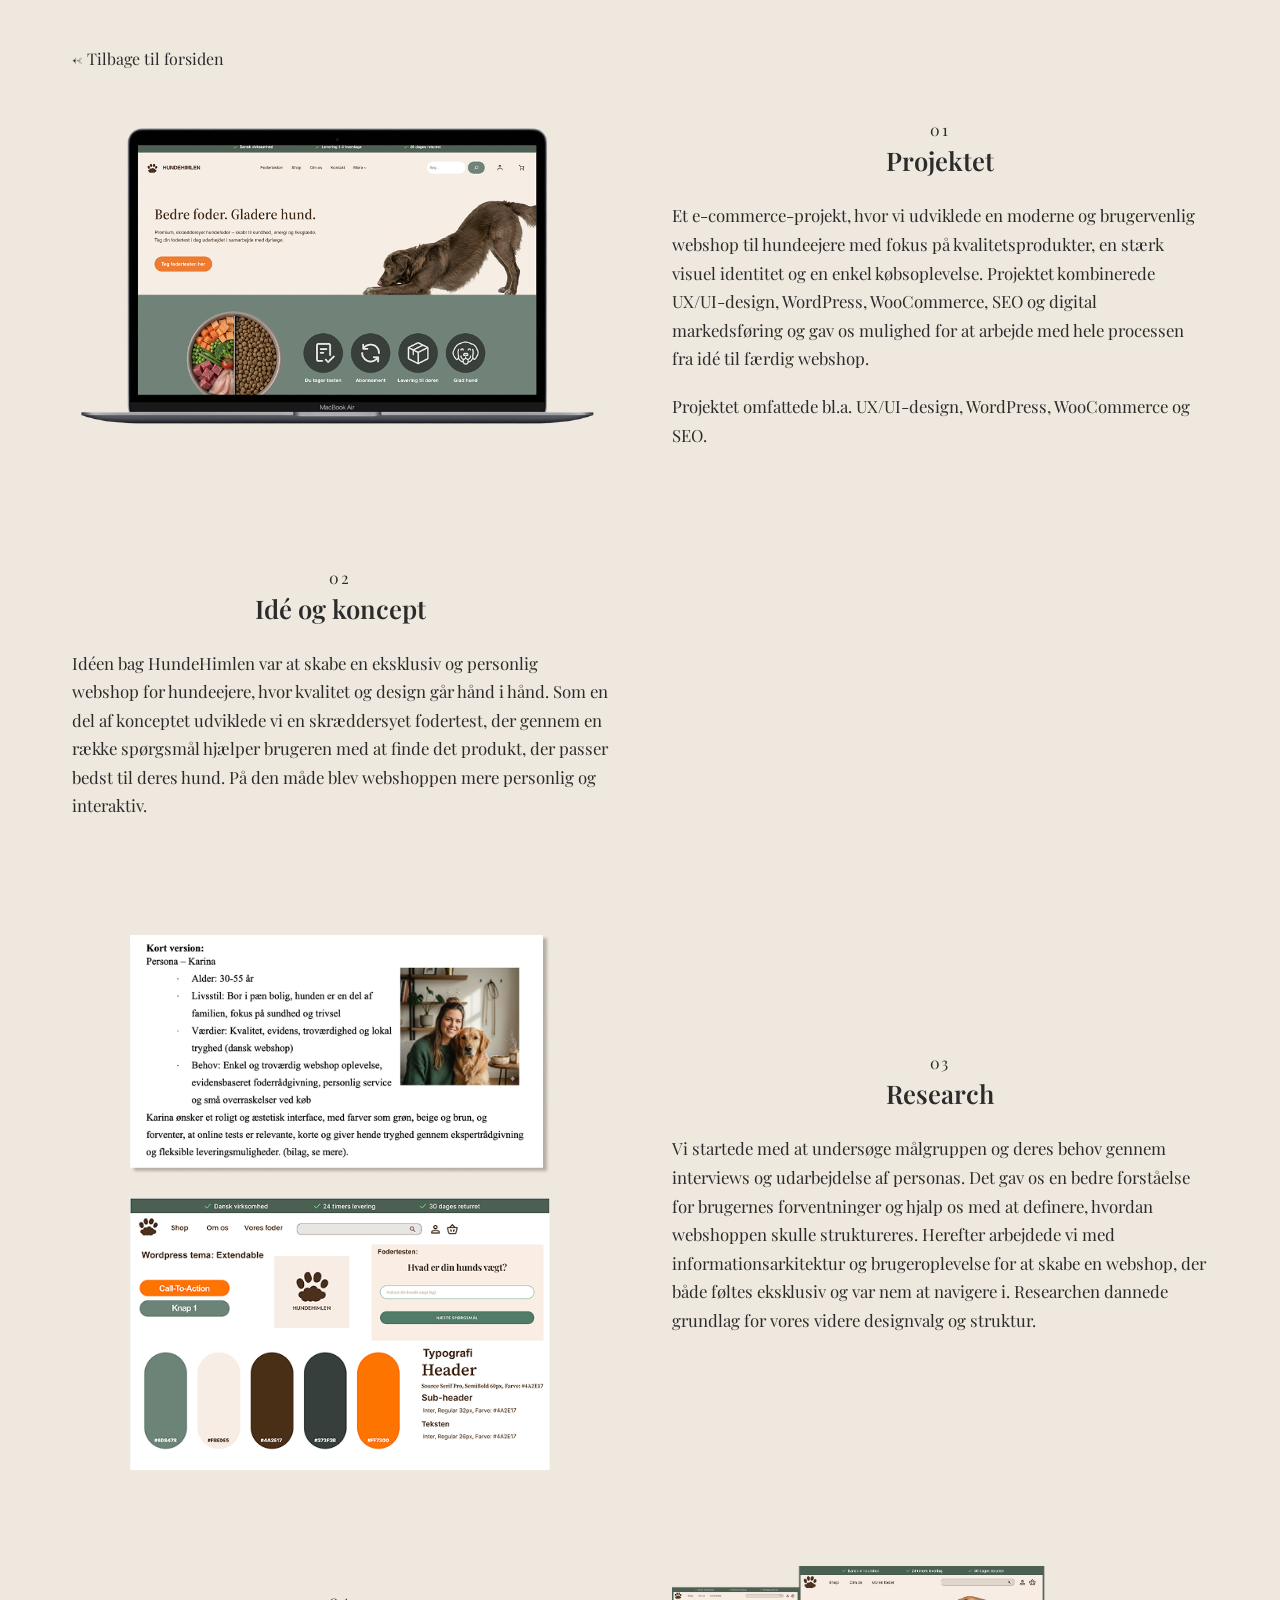
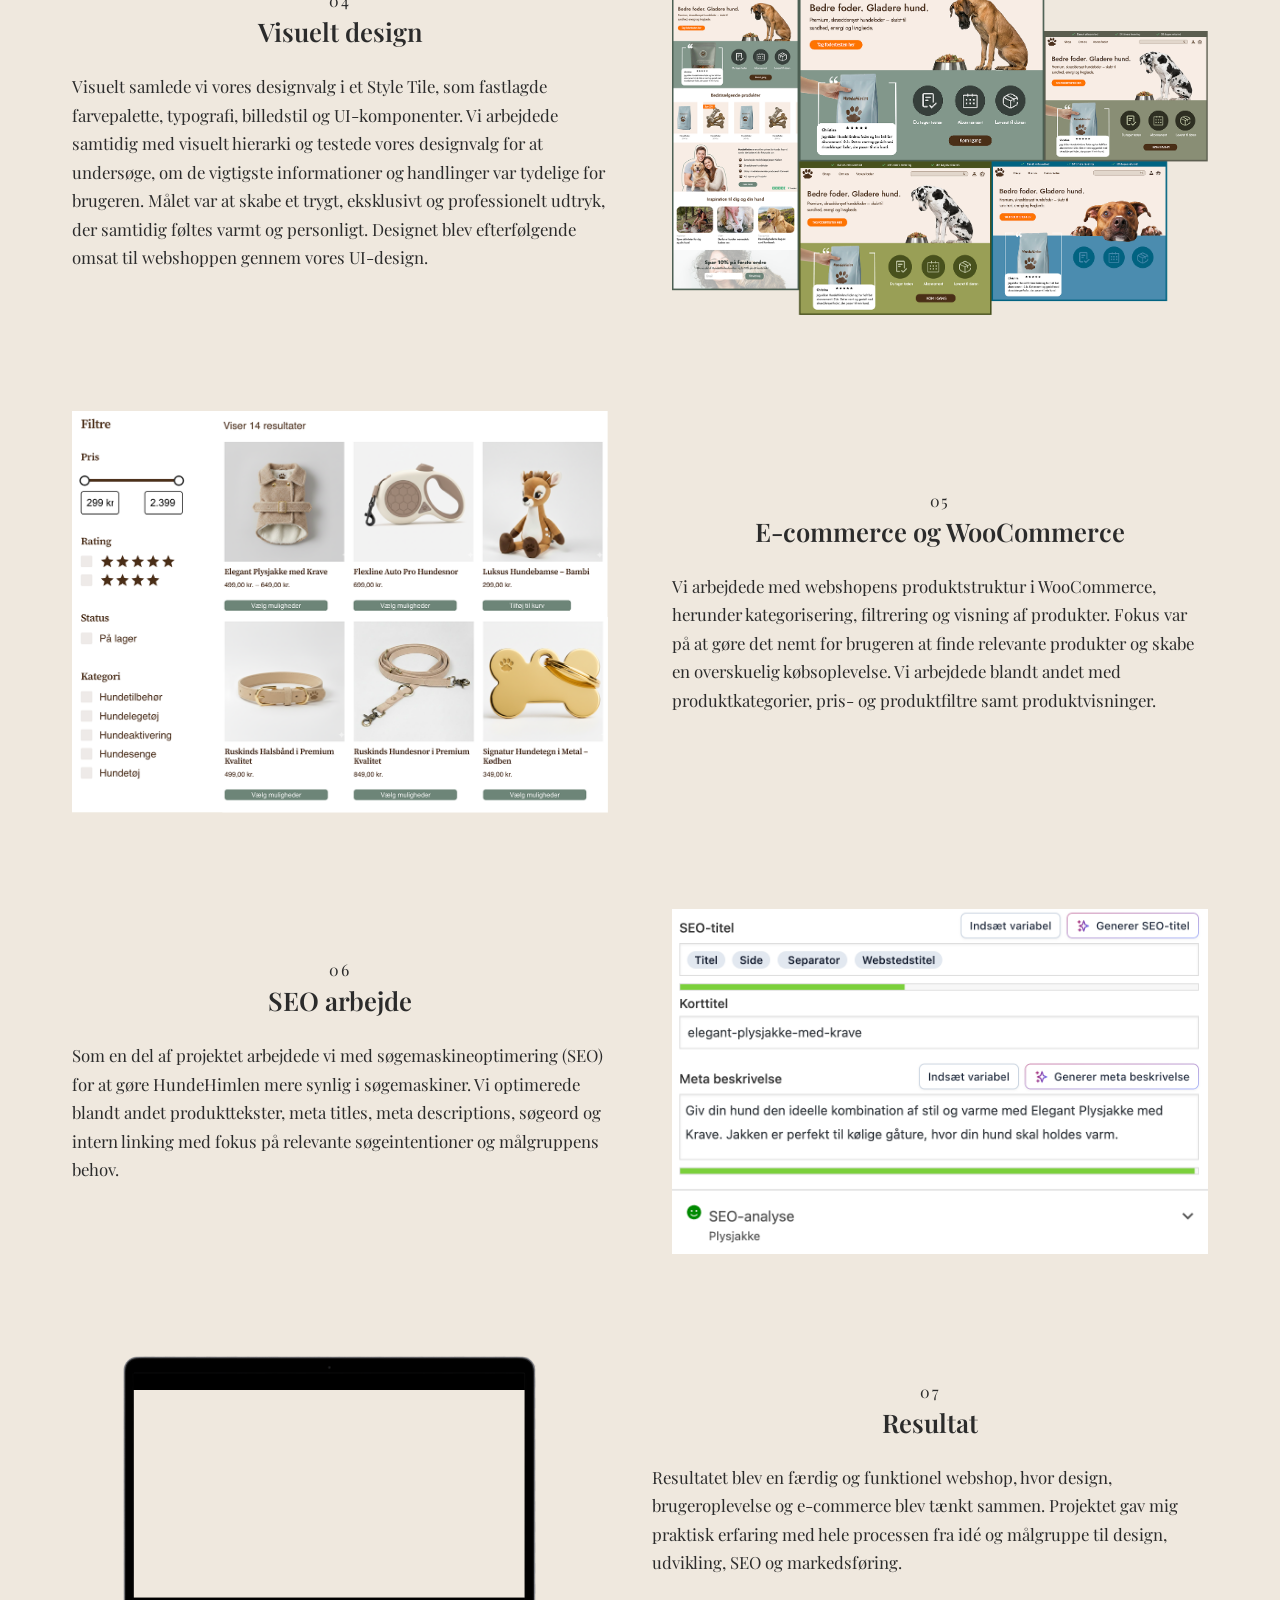
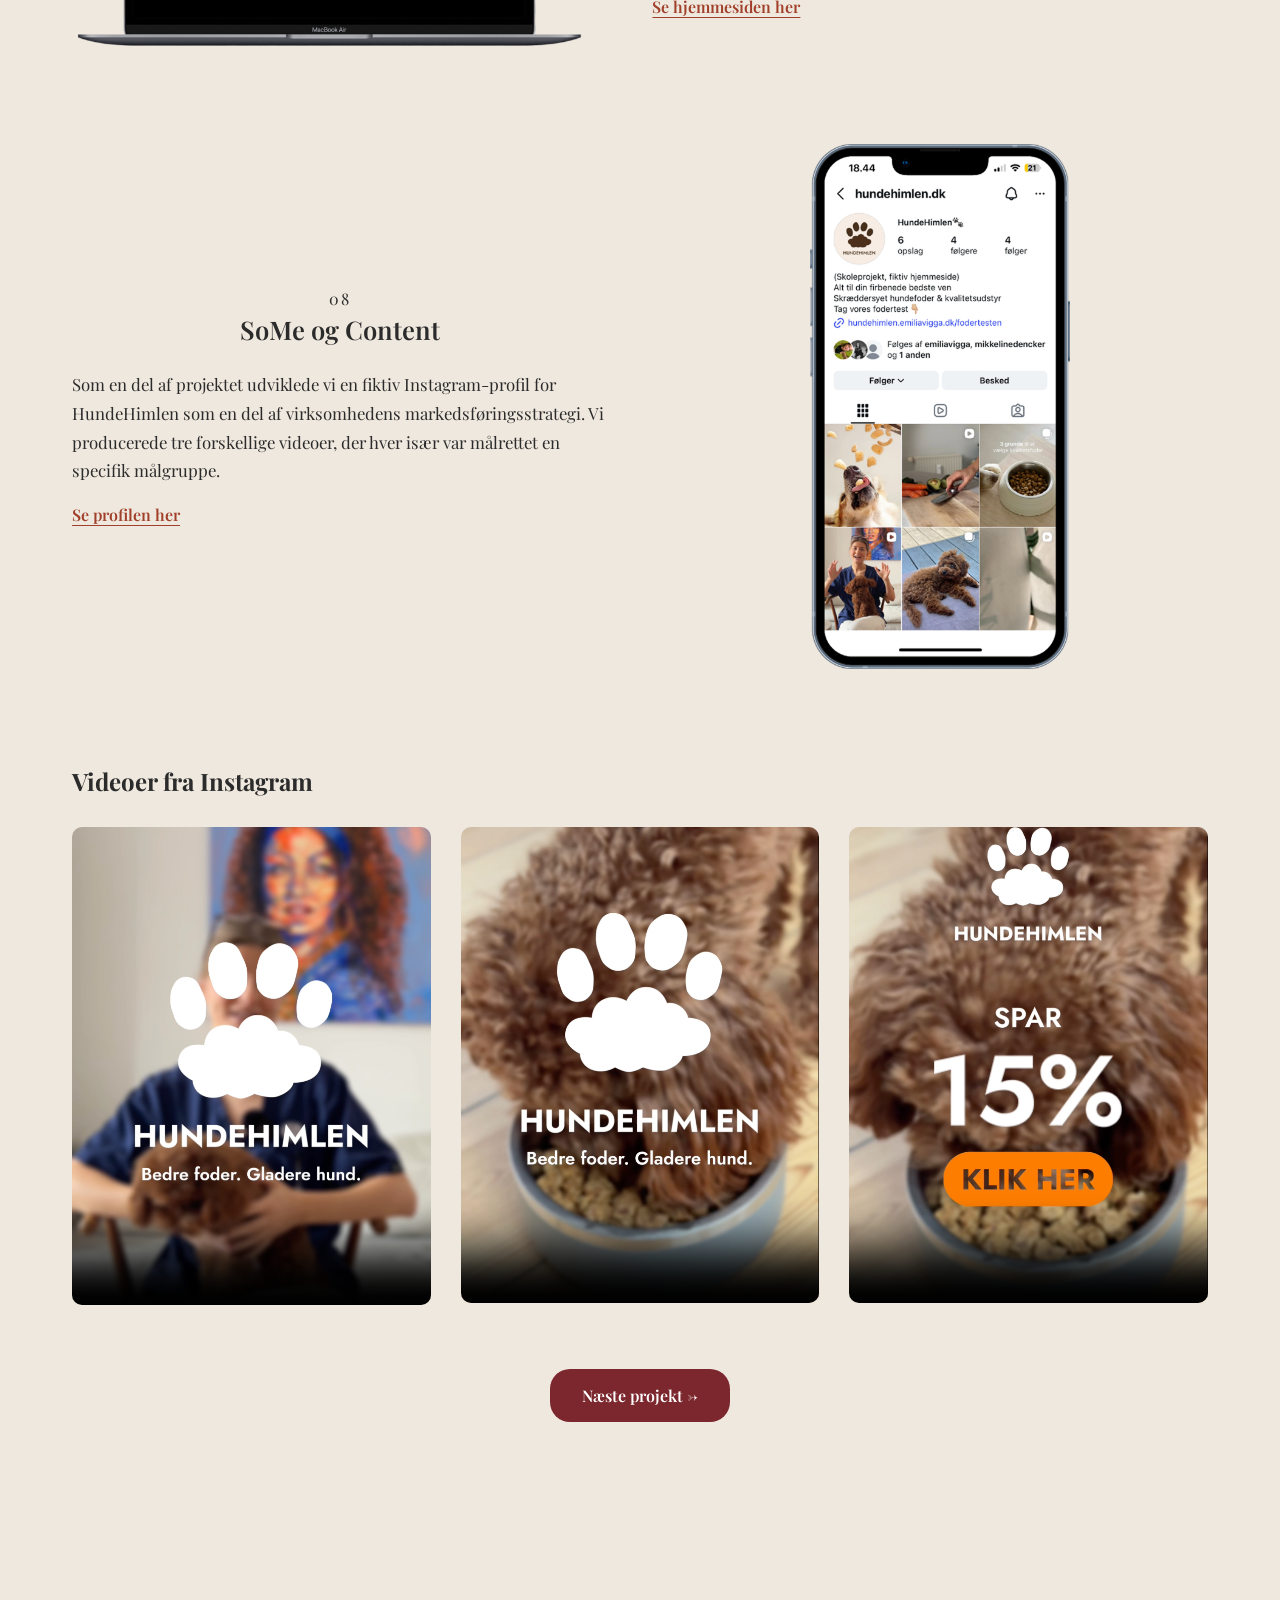
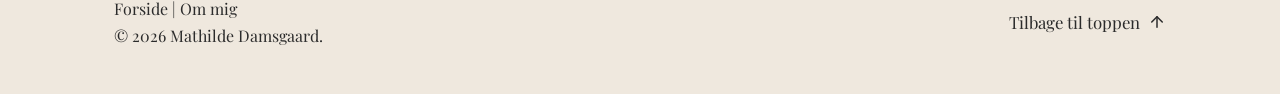
==== commit 0b1653dc: "opdateret hundehimlen.html" ====
--- a/hundehimlen.html
+++ b/hundehimlen.html
@@ -25,9 +25,9 @@
       <section class="case-row">
         <div class="case-row__image">
           <img
-            src="img/hundehimlen-logo.png"
-            alt="Hundehimlen logo"
-            class="case-img case-img--logo"
+            src="img/hundehimlen-mockup.png"
+            alt="Hundehimlen webshop vist på en bærbar computer"
+            class="case-img case-img--laptop"
           />
         </div>
         <div class="case-row__text">
@@ -36,10 +36,12 @@
             <h2 class="case-row__title">Projektet</h2>
           </div>
           <p class="case-row__desc">
-            Et <strong>e-commerce-projekt,</strong> hvor vi udviklede en moderne
-            og brugervenlig <strong>webshop</strong> til hundeejere med fokus på
-            kvalitetsprodukter, stærk visuel identitet og en enkel
-            købsoplevelse.
+            Et e-commerce-projekt, hvor vi udviklede en moderne og brugervenlig
+            webshop til hundeejere med fokus på kvalitetsprodukter, en stærk
+            visuel identitet og en enkel købsoplevelse. Projektet kombinerede
+            UX/UI-design, WordPress, WooCommerce, SEO og digital markedsføring
+            og gav os mulighed for at arbejde med hele processen fra idé til
+            færdig webshop.
           </p>
           <p class="case-row__desc">
             Projektet omfattede bl.a. UX/UI-design, WordPress, WooCommerce og
@@ -48,8 +50,36 @@
         </div>
       </section>
 
-      <!-- ===== 02 Processen ===== -->
+      <!-- ===== 02 Idé og koncept ===== -->
       <section class="case-row case-row--reverse">
+        <div class="case-row__image">
+          <video
+            src="img/hundehimlen-fodertest.mp4"
+            autoplay
+            muted
+            loop
+            playsinline
+            class="case-img case-img--video"
+          ></video>
+        </div>
+        <div class="case-row__text">
+          <div class="case-row__heading">
+            <p class="case-row__number">02</p>
+            <h2 class="case-row__title">Idé og koncept</h2>
+          </div>
+          <p class="case-row__desc">
+            Idéen bag HundeHimlen var at skabe en eksklusiv og personlig webshop
+            for hundeejere, hvor kvalitet og design går hånd i hånd. Som en del
+            af konceptet udviklede vi en skræddersyet fodertest, der gennem en
+            række spørgsmål hjælper brugeren med at finde det produkt, der
+            passer bedst til deres hund. På den måde blev webshoppen mere
+            personlig og interaktiv.
+          </p>
+        </div>
+      </section>
+
+      <!-- ===== 03 Research ===== -->
+      <section class="case-row">
         <div class="case-row__image case-row__image--stacked">
           <img
             src="img/hundehimlen-persona.png"
@@ -64,49 +94,136 @@
         </div>
         <div class="case-row__text">
           <div class="case-row__heading">
-            <p class="case-row__number">02</p>
-            <h2 class="case-row__title">Processen</h2>
-          </div>
-          <p class="case-row__desc">
-            Vi startede med at undersøge målgruppen og deres behov for at kunne
-            skabe en webshop, der både føltes eksklusiv og var nem at navigere
-            i. Herefter arbejdede vi med informationsarkitektur, brugeroplevelse
-            og det visuelle udtryk.
-          </p>
-          <p class="case-row__desc">
-            Vi udviklede webshoppen i
-            <strong>WordPress med WooCommerce</strong> og arbejdede blandt andet
-            med produktkategorier, filtrering og produktvisninger. Vi havde
-            samtidig fokus på SEO og optimerede blandt andet produktsider,
-            interne links, metatitler og metabeskrivelser.
-          </p>
-          <p class="case-row__desc">
-            Som en del af projektet udviklede vi også Meta Ads målrettet
-            forskellige målgrupper for at undersøge, hvordan webshoppen kunne
-            skabe trafik og konverteringer.
-          </p>
-        </div>
-      </section>
-
-      <!-- ===== 03 Resultat ===== -->
+            <p class="case-row__number">03</p>
+            <h2 class="case-row__title">Research</h2>
+          </div>
+          <p class="case-row__desc">
+            Vi startede med at undersøge målgruppen og deres behov gennem
+            interviews og udarbejdelse af personas. Det gav os en bedre
+            forståelse for brugernes forventninger og hjalp os med at definere,
+            hvordan webshoppen skulle struktureres. Herefter arbejdede vi med
+            informationsarkitektur og brugeroplevelse for at skabe en webshop,
+            der både føltes eksklusiv og var nem at navigere i. Researchen
+            dannede grundlag for vores videre designvalg og struktur.
+          </p>
+        </div>
+      </section>
+
+      <!-- ===== 04 Visuelt design ===== -->
+      <section class="case-row case-row--reverse">
+        <div class="case-row__image">
+          <img
+            src="img/hundehimlen-visueltdesign.png"
+            alt="Forskellige design af Hundehimlens landingpage"
+            class="case-img case-img--design"
+          />
+        </div>
+        <div class="case-row__text">
+          <div class="case-row__heading">
+            <p class="case-row__number">04</p>
+            <h2 class="case-row__title">Visuelt design</h2>
+          </div>
+          <p class="case-row__desc">
+            Visuelt samlede vi vores designvalg i et Style Tile, som fastlagde
+            farvepalette, typografi, billedstil og UI-komponenter. Vi arbejdede
+            samtidig med visuelt hierarki og testede vores designvalg for at
+            undersøge, om de vigtigste informationer og handlinger var tydelige
+            for brugeren. Målet var at skabe et trygt, eksklusivt og
+            professionelt udtryk, der samtidig føltes varmt og personligt.
+            Designet blev efterfølgende omsat til webshoppen gennem vores
+            UI-design.
+          </p>
+        </div>
+      </section>
+
+      <!-- ===== 05 E-commerce og WooCommerce ===== -->
       <section class="case-row">
         <div class="case-row__image">
           <img
-            src="img/hundehimlen-mockup.png"
-            alt="Hundehimlen webshop vist på en bærbar computer"
-            class="case-img case-img--laptop"
-          />
-        </div>
-        <div class="case-row__text">
-          <div class="case-row__heading">
-            <p class="case-row__number">03</p>
+            src="img/hundehimlen-woocommerce.png"
+            alt="Hundehimlens produktside"
+            class="case-img case-img--woocommerce"
+          />
+        </div>
+        <div class="case-row__text">
+          <div class="case-row__heading">
+            <p class="case-row__number">05</p>
+            <h2 class="case-row__title">E-commerce og WooCommerce</h2>
+          </div>
+          <p class="case-row__desc">
+            Vi arbejdede med webshopens produktstruktur i WooCommerce, herunder
+            kategorisering, filtrering og visning af produkter. Fokus var på at
+            gøre det nemt for brugeren at finde relevante produkter og skabe en
+            overskuelig købsoplevelse. Vi arbejdede blandt andet med
+            produktkategorier, pris- og produktfiltre samt produktvisninger.
+          </p>
+        </div>
+      </section>
+
+      <!-- ===== 06 SEO arbejde ===== -->
+      <section class="case-row case-row--reverse">
+        <div class="case-row__image">
+          <img
+            src="img/hundehimlen-seo.png"
+            alt="SEO arbejde med søgeord og meta data"
+            class="case-img case-img--seo"
+          />
+        </div>
+        <div class="case-row__text">
+          <div class="case-row__heading">
+            <p class="case-row__number">06</p>
+            <h2 class="case-row__title">SEO arbejde</h2>
+          </div>
+          <p class="case-row__desc">
+            Som en del af projektet arbejdede vi med søgemaskineoptimering (SEO)
+            for at gøre HundeHimlen mere synlig i søgemaskiner. Vi optimerede
+            blandt andet produkttekster, meta titles, meta descriptions, søgeord
+            og intern linking med fokus på relevante søgeintentioner og
+            målgruppens behov.
+          </p>
+        </div>
+      </section>
+
+      <!-- ===== 07 Resultat ===== -->
+      <section class="case-row">
+        <div class="case-row__image computer-video">
+          <a
+            href="https://hundehimlen.emiliavigga.dk/"
+            target="_blank"
+            rel="noopener noreferrer"
+          >
+            <img
+              src="img/computer.png"
+              alt="Hundehimlen landingpage vist på en bærbar computer"
+              class="case-img computer-img"
+            />
+
+            <video
+              class="computer-video__screen"
+              autoplay
+              muted
+              loop
+              playsinline
+            >
+              <source
+                src="img/hundehimlen-landingpage-mov.mp4"
+                type="video/mp4"
+              />
+              Din browser understøtter ikke video.
+            </video>
+          </a>
+        </div>
+
+        <div class="case-row__text">
+          <div class="case-row__heading">
+            <p class="case-row__number">07</p>
             <h2 class="case-row__title">Resultat</h2>
           </div>
           <p class="case-row__desc">
-            Resultatet blev en <strong>færdig og funktionel webshop,</strong>
-            hvor design, brugeroplevelse og e-commerce blev tænkt sammen.
-            Projektet gav mig praktisk erfaring med hele processen fra idé og
-            målgruppe til design, udvikling, SEO og markedsføring.
+            Resultatet blev en færdig og funktionel webshop, hvor design,
+            brugeroplevelse og e-commerce blev tænkt sammen. Projektet gav mig
+            praktisk erfaring med hele processen fra idé og målgruppe til
+            design, udvikling, SEO og markedsføring.
           </p>
           <a
             href="https://hundehimlen.emiliavigga.dk/"
@@ -119,7 +236,7 @@
         </div>
       </section>
 
-      <!-- ===== 04 SoMe og Content ===== -->
+      <!-- ===== 08 SoMe og Content ===== -->
       <section class="case-row case-row--reverse">
         <div class="case-row__image">
           <a
@@ -137,7 +254,7 @@
 
         <div class="case-row__text">
           <div class="case-row__heading">
-            <p class="case-row__number">04</p>
+            <p class="case-row__number">08</p>
             <h2 class="case-row__title">SoMe og Content</h2>
           </div>
 
@@ -159,7 +276,7 @@
         </div>
       </section>
 
-      <!-- ===== 04 SoMe Videoer ===== -->
+      <!-- ===== 09 SoMe Videoer ===== -->
       <section class="video-section">
         <h2 class="video-section__title">Videoer fra Instagram</h2>
 
@@ -186,6 +303,11 @@
           </div>
         </div>
       </section>
+      <div class="next-project">
+        <a href="ovartaci.html" class="next-project__button">
+          Næste projekt →
+        </a>
+      </div>
     </main>
 
     <!-- Footer -->
--- a/css/style.css
+++ b/css/style.css
@@ -58,7 +58,7 @@
   top: 4vw;
   left: 50%;
   transform: translateX(-50%);
-  background-color: #601b20; /* rustfarve, matcher filmstrippen */
+  background-color: #7b272d; /* rustfarve, matcher filmstrippen */
   border-radius: 20px;
   padding: 1rem 2.2rem;
   display: flex;
@@ -119,7 +119,7 @@
   position: absolute;
   left: 6vw;
   bottom: 3vw;
-  color: #601b20;
+  color: #7b272d;
   z-index: 2;
   animation: bounceArrow 1.8s ease-in-out infinite;
 }
@@ -146,7 +146,7 @@
   left: 0;
   width: 100%;
   height: 6px;
-  background-color: #601b20;
+  background-color: #7b272d;
   z-index: 2;
 }
 
@@ -195,7 +195,7 @@
   align-self: flex-start;
   padding: 1rem 2rem;
   border-radius: 20px;
-  background-color: #601b20; /* samme rustfarve som navigationspillen */
+  background-color: #7b272d; /* samme rustfarve som navigationspillen */
   color: #f5efe6;
   text-decoration: none;
   font-family: "Playfair Display", serif;
@@ -779,10 +779,6 @@
 }
 
 /* Individuelle størrelser pr. billede — juster frit efter behov */
-.case-img--logo {
-  max-width: 380px;
-}
-
 .case-img--persona {
   max-width: 420px;
 }
@@ -797,6 +793,31 @@
 
 .case-img--phone {
   max-width: 260px;
+}
+
+.case-img--landingpage {
+  max-width: 680px;
+}
+
+.computer-video {
+  position: relative;
+  flex: 1 1 30%;
+}
+
+.computer-img {
+  display: block;
+  width: 100%;
+  height: auto;
+}
+
+.computer-video__screen {
+  position: absolute;
+  top: 13%;
+  left: 12%;
+  width: 75.7%;
+  height: 70%;
+  object-fit: cover;
+  z-index: 2;
 }
 
 .case-row__desc--bold {
@@ -841,6 +862,28 @@
   width: 100%;
   display: block;
   border-radius: 10px;
+}
+
+.next-project {
+  display: flex;
+  justify-content: center;
+  margin: 4rem 0 2rem;
+}
+
+.next-project__button {
+  display: inline-block;
+  padding: 1rem 2rem;
+  background-color: #7b272d;
+  color: white;
+  text-decoration: none;
+  font-weight: 600;
+  border-radius: 20px;
+  transition: 0.2s ease;
+}
+
+.next-project__button:hover {
+  background-color: #a43121;
+  transform: translateY(-2px);
 }
 
 /* ===== Responsivt (mobil) ===== */
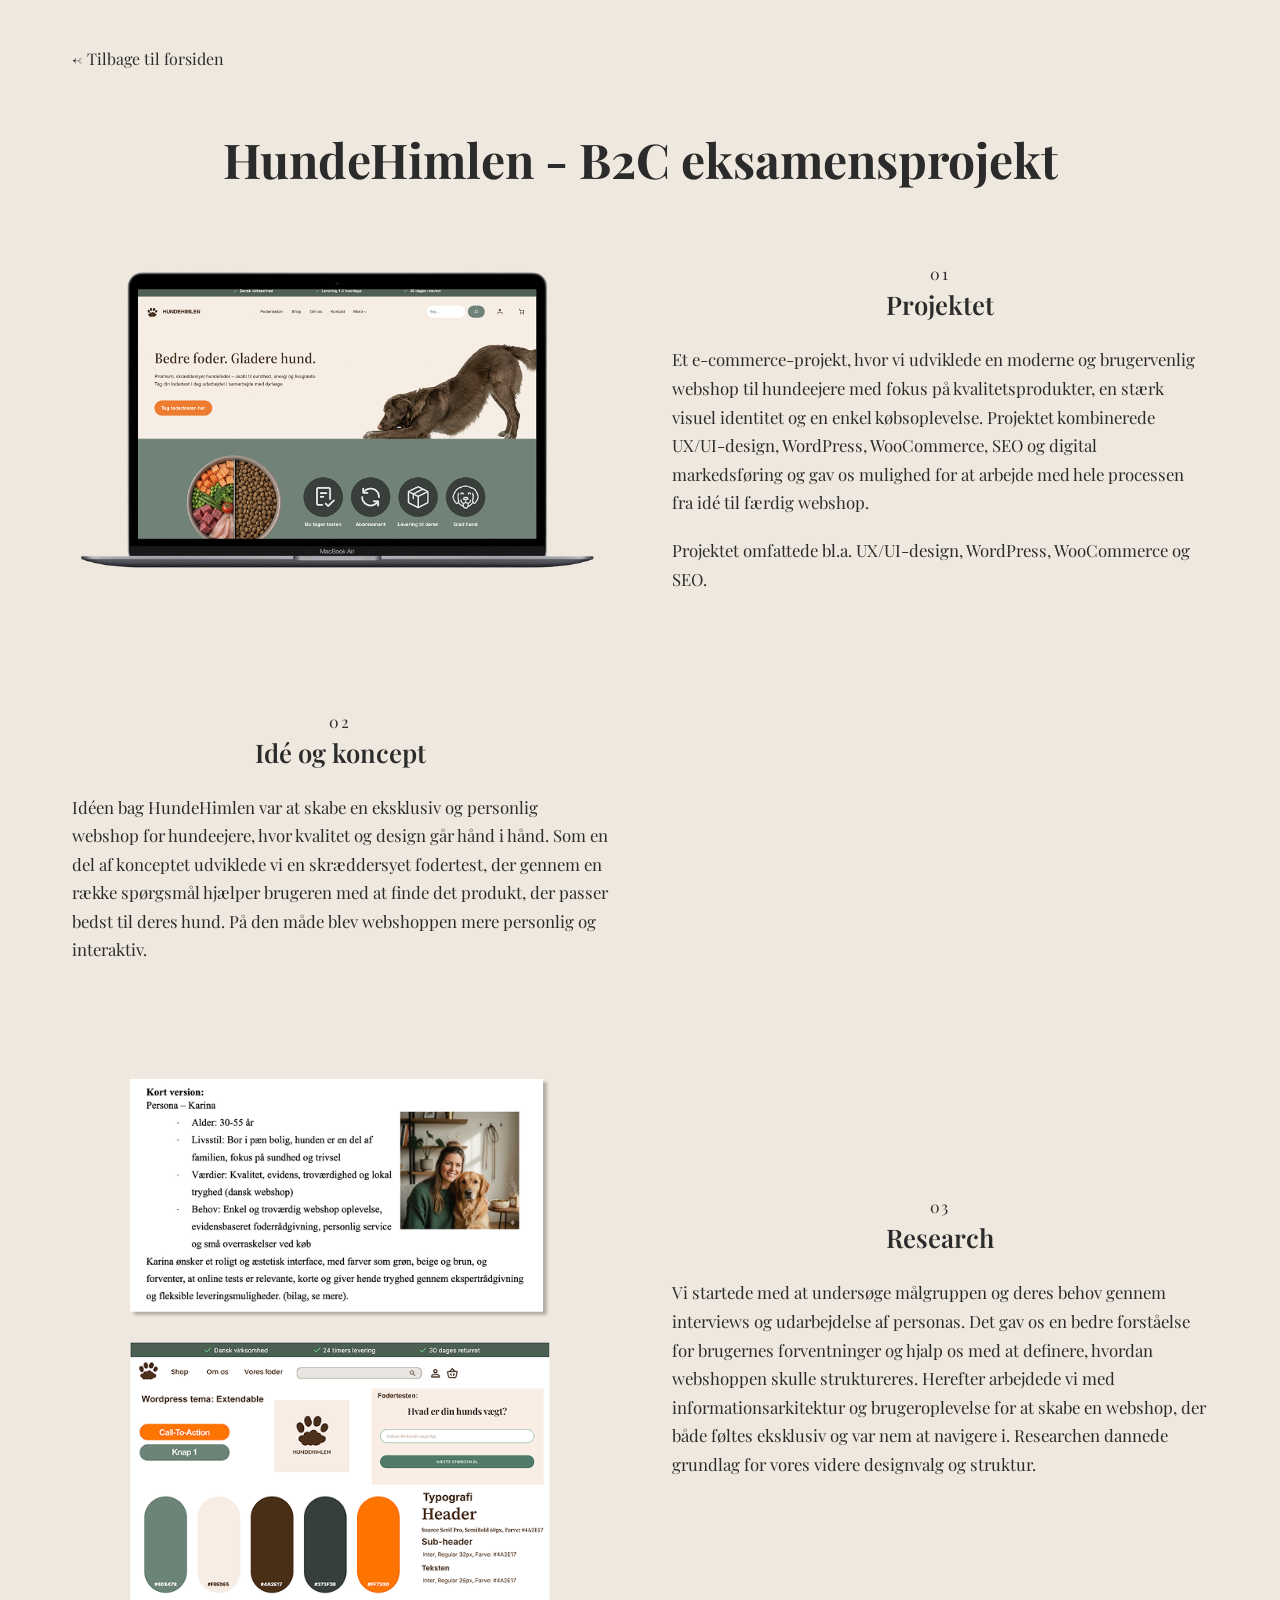
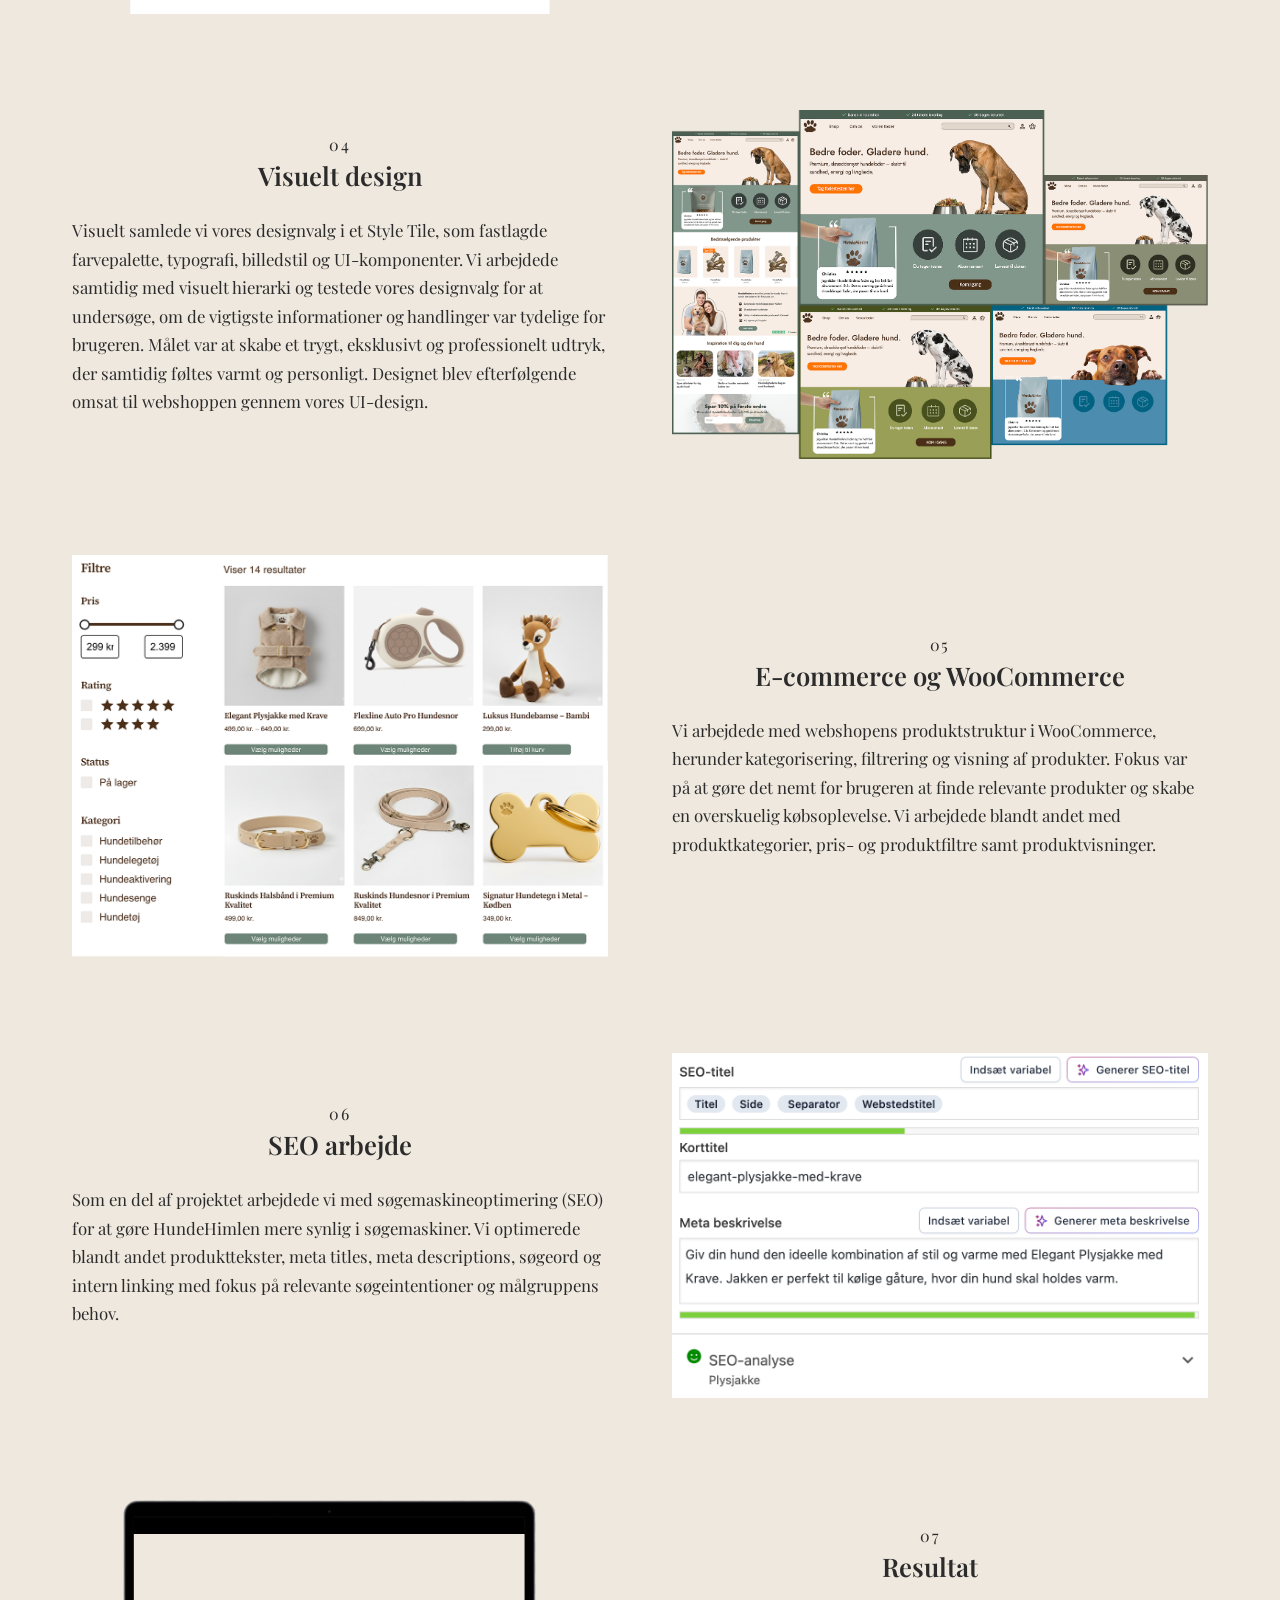
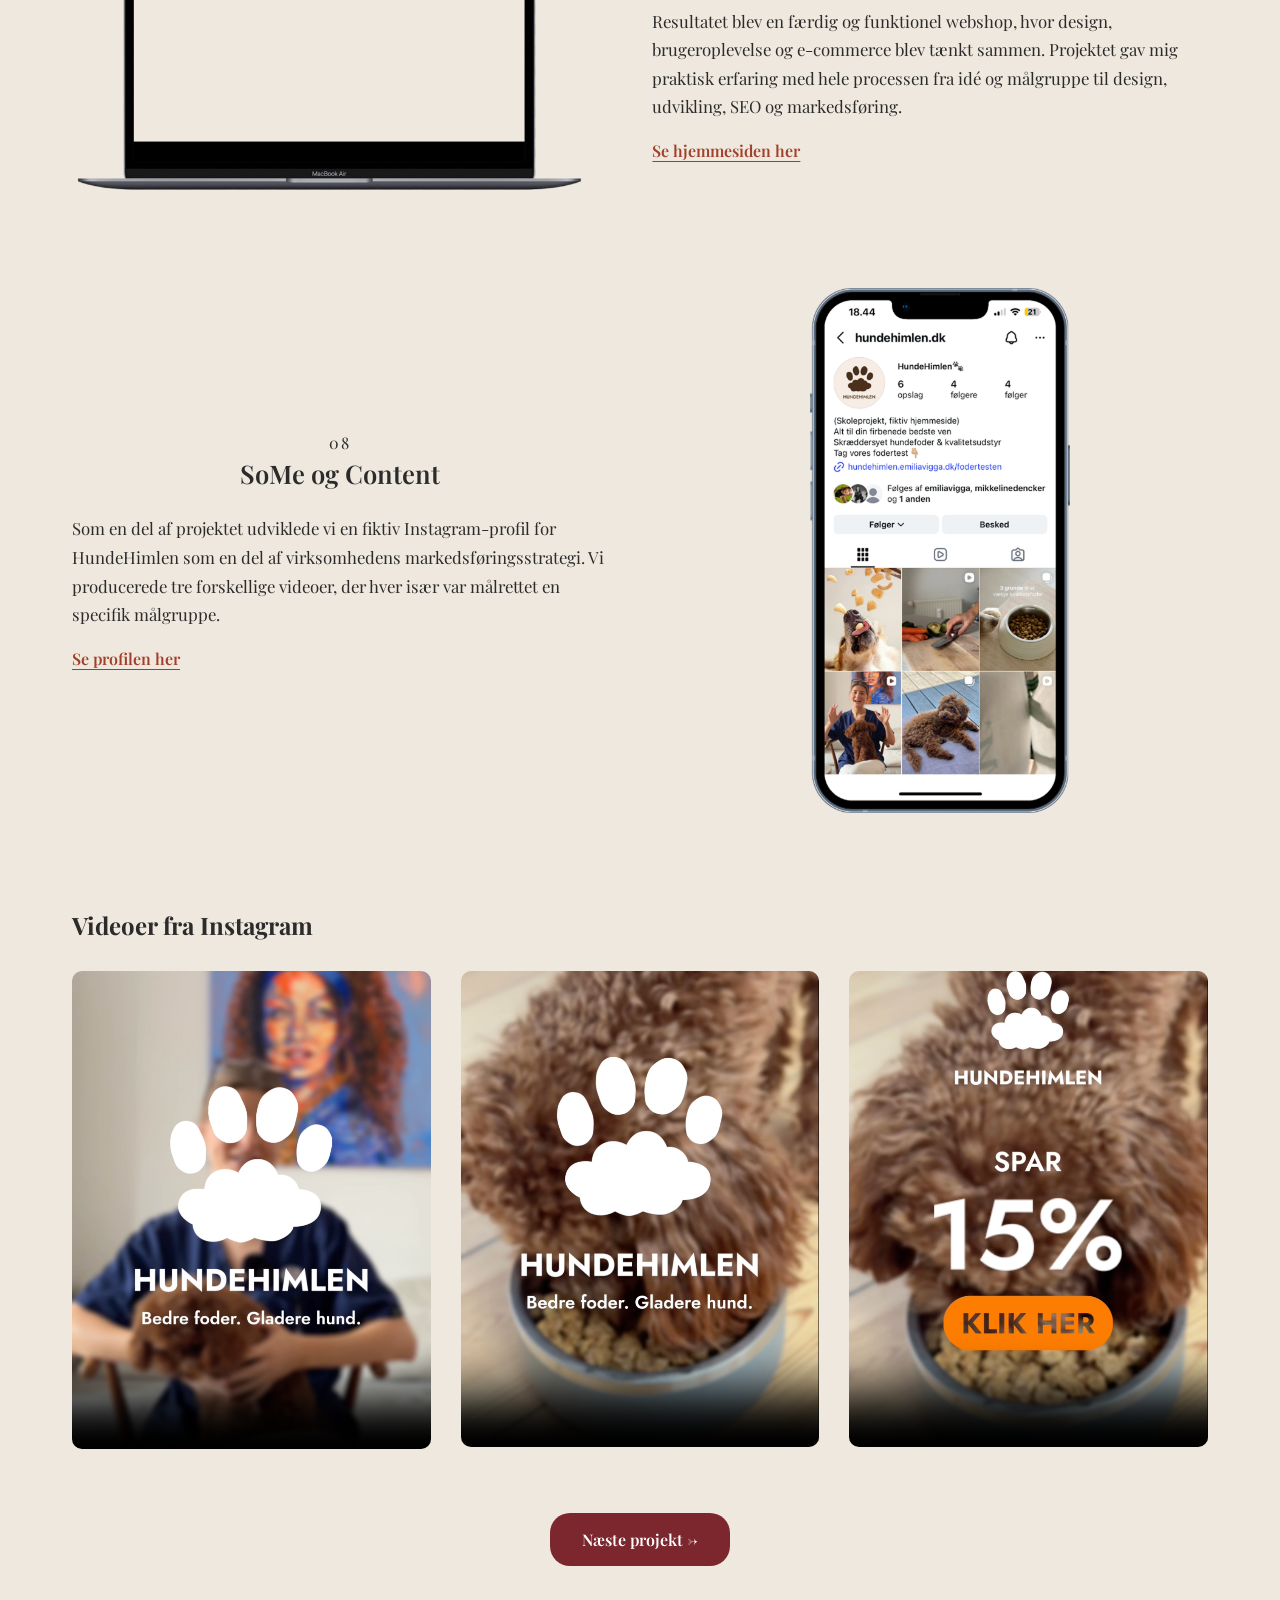
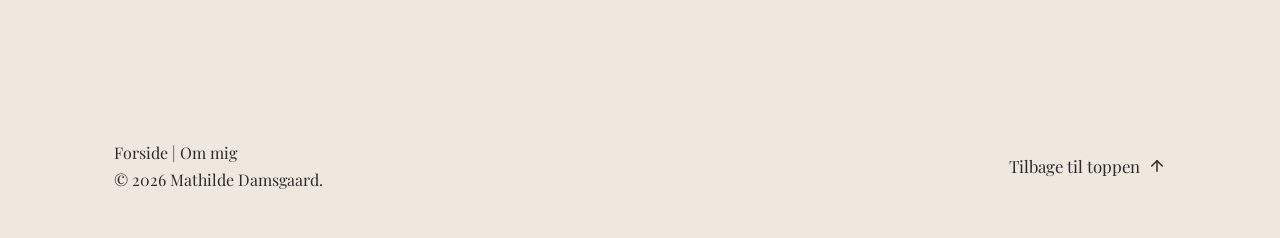
==== commit f9aecab4: "færdiggjort hundehimlen.html" ====
--- a/hundehimlen.html
+++ b/hundehimlen.html
@@ -21,6 +21,9 @@
         >&larr; Tilbage til forsiden</a
       >
 
+      <!-- ===== HundeHimlen overskrift ===== -->
+      <h1 class="hundehimlen-case__title">HundeHimlen - B2C eksamensprojekt</h1>
+
       <!-- ===== 01 Projektet ===== -->
       <section class="case-row">
         <div class="case-row__image">
@@ -49,6 +52,24 @@
           </p>
         </div>
       </section>
+
+      <!-- ===== HundeHimlen tags =====
+      <div class="hundehimlen-tags">
+        <span>WordPress</span>
+        <span>WooCommerce</span>
+        <span>Visual Studio Code</span>
+        <span>GitHub</span>
+        <span>Figma</span>
+        <span class="tag--light">SEO</span>
+        <span class="tag--light">Persona</span>
+        <span class="tag--light">UX / UI</span>
+        <span class="tag--light">Interviews</span>
+        <span class="tag--light">Meta Ads</span>
+        <span class="tag--light">Brugeroplevelse</span>
+        <span class="tag--light">Brugertests</span>
+        <span class="tag--light">SoMe</span>
+        <span class="tag--light">E-commerce</span>
+      </div> -->
 
       <!-- ===== 02 Idé og koncept ===== -->
       <section class="case-row case-row--reverse">
--- a/css/style.css
+++ b/css/style.css
@@ -699,6 +699,37 @@
 }
 
 /* ===== Case study-side (projektside) ===== */
+
+.hundehimlen-case__title {
+  text-align: center;
+  margin: 10px 0 70px;
+  font-size: 3rem;
+}
+
+/* .hundehimlen-tags {
+  display: flex;
+  flex-wrap: wrap;
+  gap: 14px;
+  justify-content: center;
+  margin: 10px auto 80px;
+  max-width: 1800px;
+}
+
+.hundehimlen-tags span {
+  padding: 9px 18px;
+  border: 2px solid #52685f;
+  border-radius: 30px;
+  background-color: #aebeb5;
+  color: white;
+  font-size: 12px;
+  font-weight: 600;
+}
+
+.hundehimlen-tags .tag--light {
+  background-color: #d0dad5;
+  color: #52685f;
+} */
+
 .case-study {
   max-width: 1200px;
   margin: 0 auto;
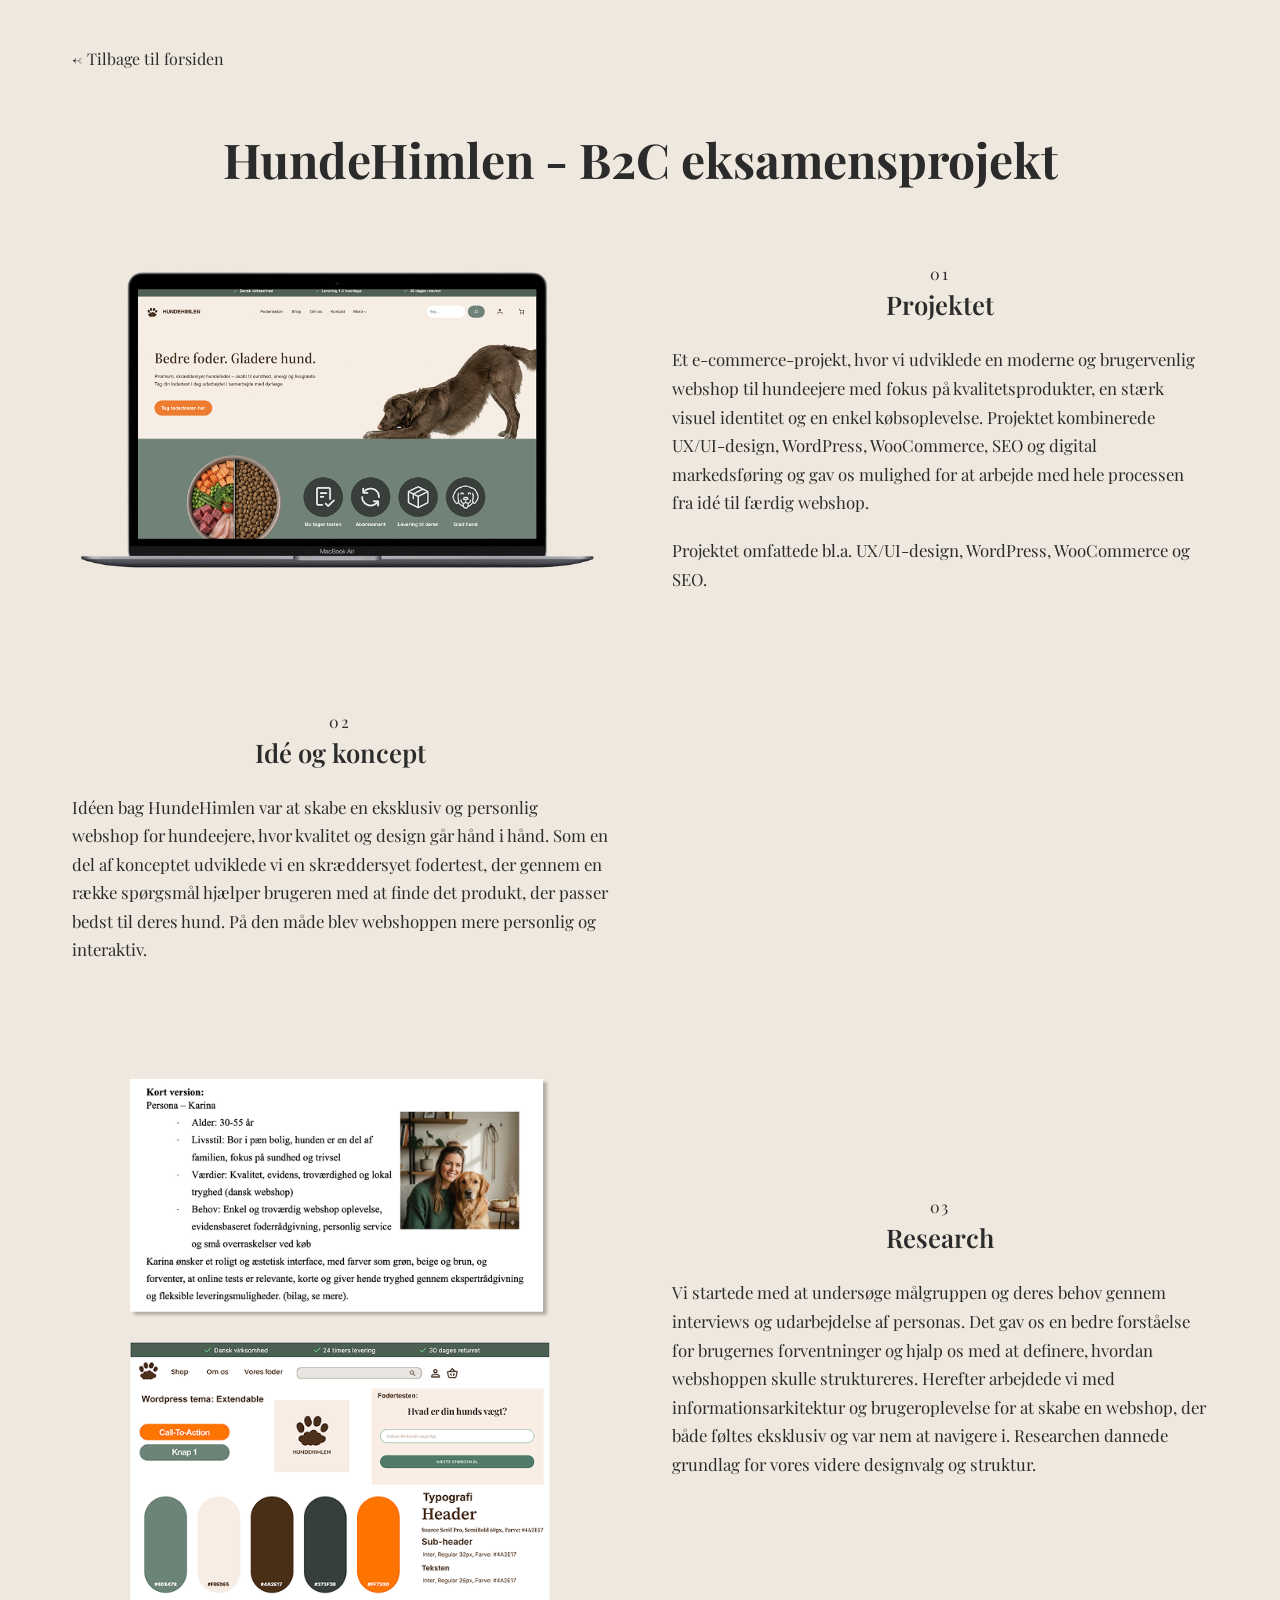
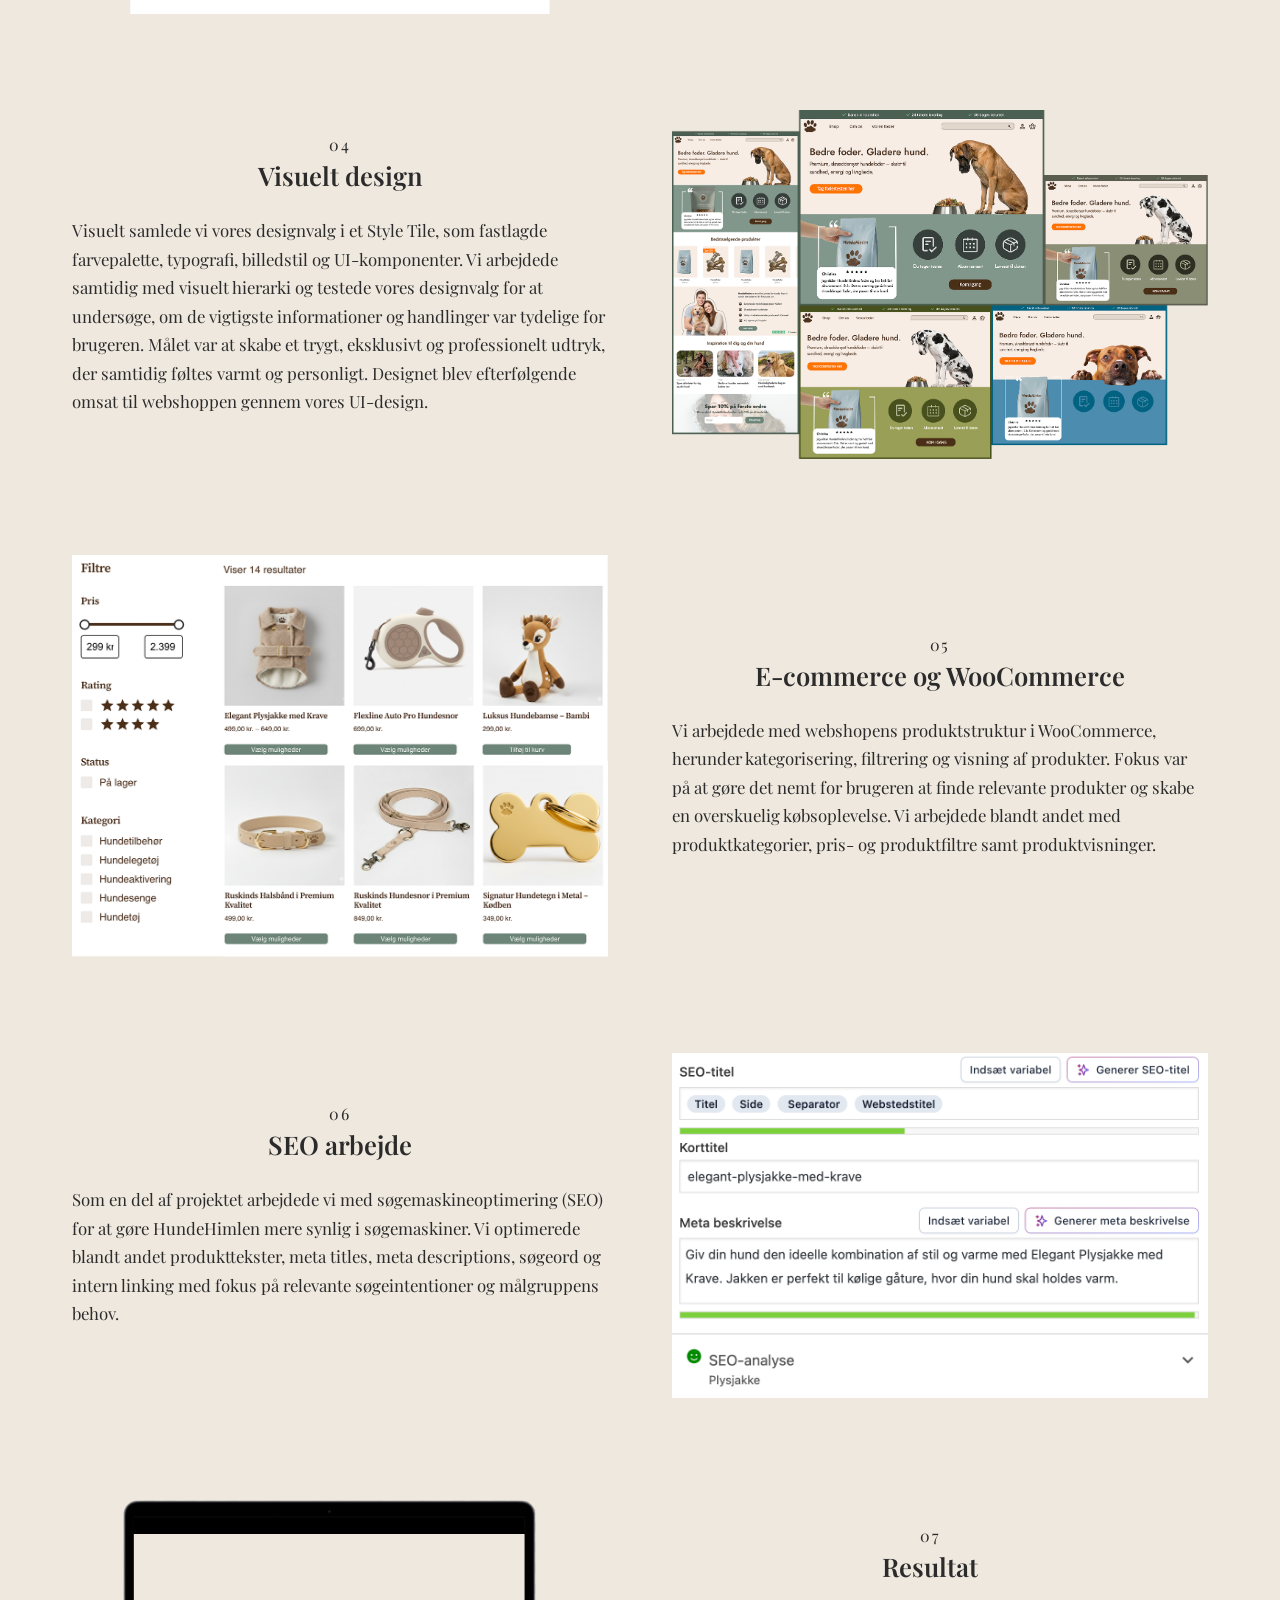
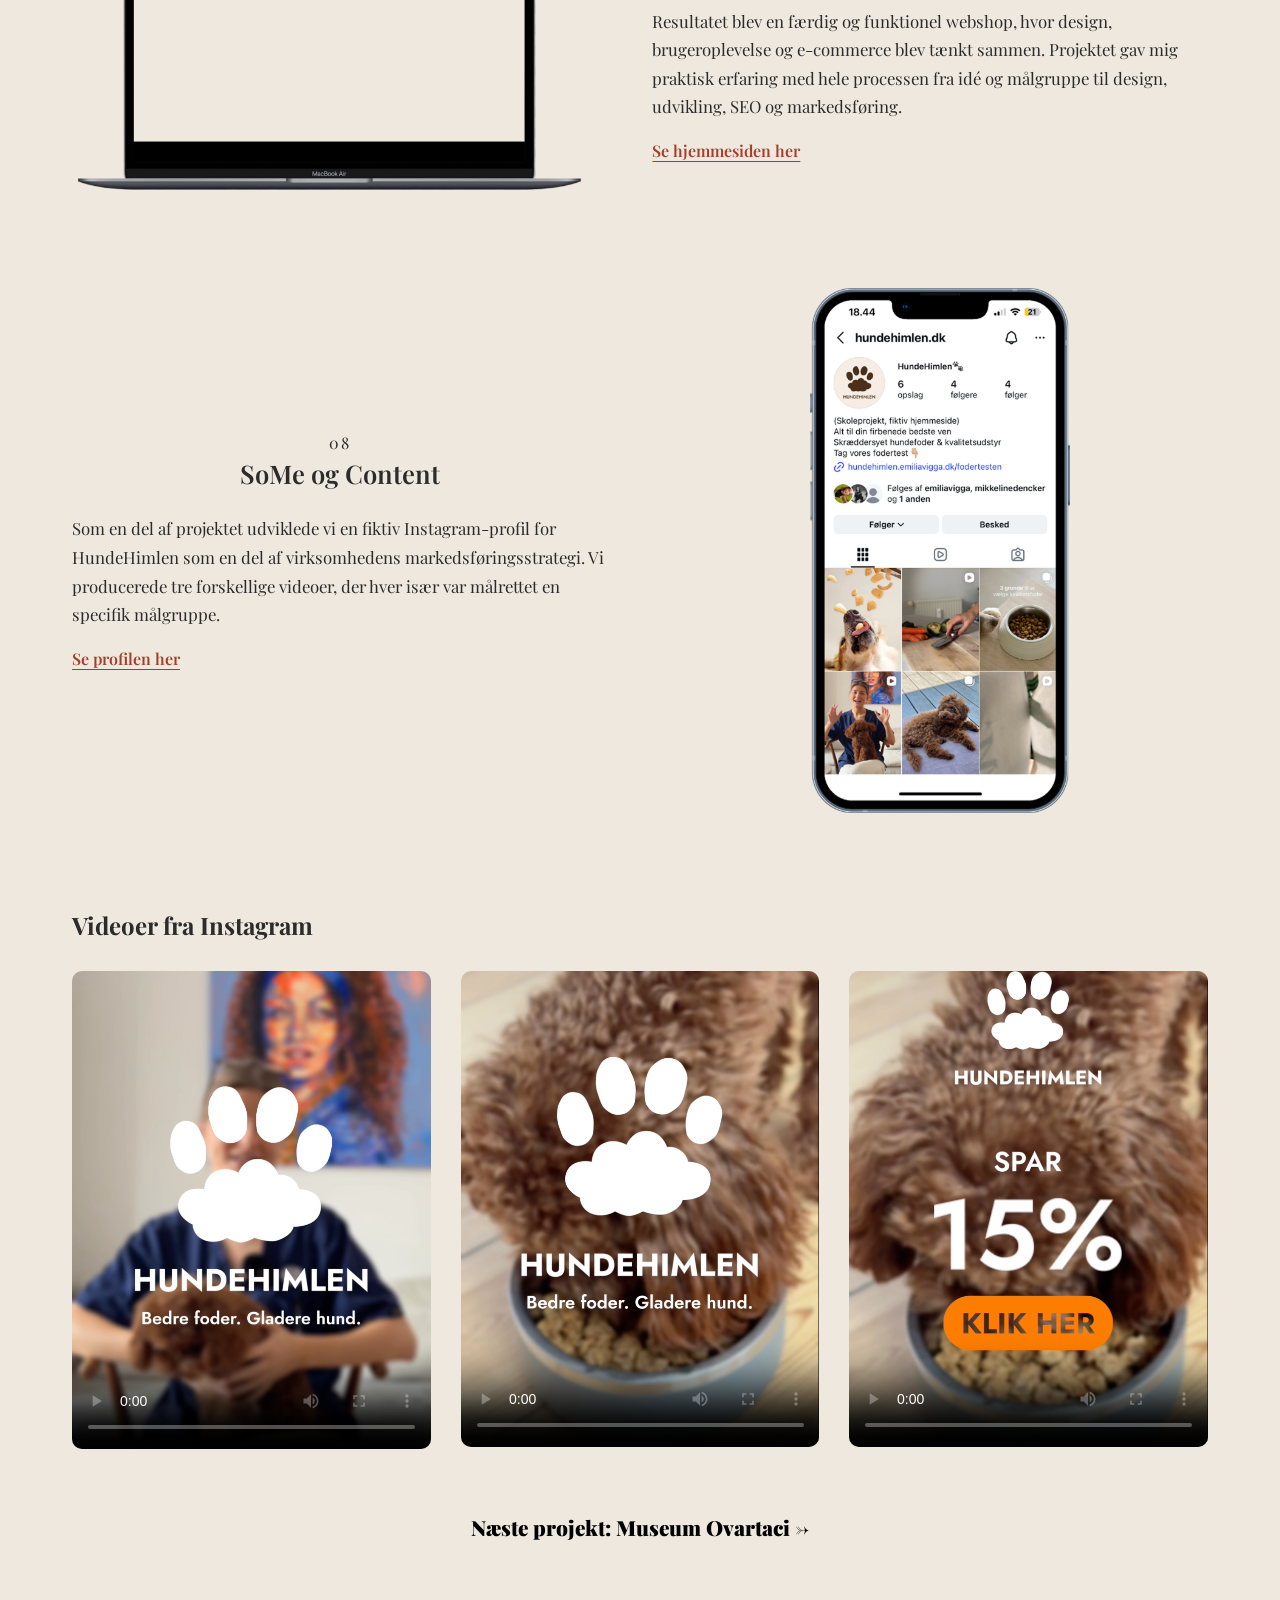
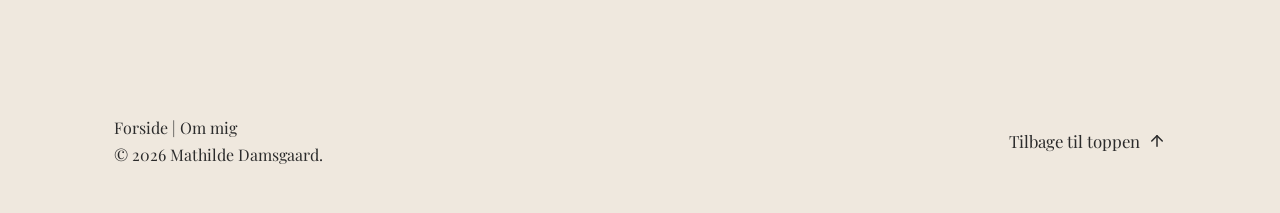
==== commit 7051c2ae: "små rettelser" ====
--- a/hundehimlen.html
+++ b/hundehimlen.html
@@ -22,7 +22,7 @@
       >
 
       <!-- ===== HundeHimlen overskrift ===== -->
-      <h1 class="hundehimlen-case__title">HundeHimlen - B2C eksamensprojekt</h1>
+      <h1 class="project-case__title">HundeHimlen - B2C eksamensprojekt</h1>
 
       <!-- ===== 01 Projektet ===== -->
       <section class="case-row">
@@ -80,7 +80,7 @@
             muted
             loop
             playsinline
-            class="case-img case-img--video"
+            class="case-img"
           ></video>
         </div>
         <div class="case-row__text">
@@ -326,7 +326,7 @@
       </section>
       <div class="next-project">
         <a href="ovartaci.html" class="next-project__button">
-          Næste projekt →
+          Næste projekt: Museum Ovartaci →
         </a>
       </div>
     </main>
--- a/css/style.css
+++ b/css/style.css
@@ -39,10 +39,10 @@
 /* Navnet i script-font, ligger ovenpå baggrundsteksten */
 .hero__name {
   position: absolute;
-  top: 24vw;
-  left: 47%;
+  top: 23vw;
+  left: 46%;
   transform: translateX(-50%);
-  font-family: "Mrs Saint Delafield", cursive;
+  font-family: "Herr Von Muellerhoff", cursive;
   font-size: 8vw;
   font-weight: 400;
   color: #5c4326; /* mørk brun/oliven farve som på billedet */
@@ -88,7 +88,7 @@
   position: absolute;
   right: -14vw;
   top: -15vw;
-  width: 500px;
+  width: clamp(220px, 34vw, 500px);
   max-width: none;
   z-index: 2;
   transform: rotate(-16deg);
@@ -122,6 +122,11 @@
   color: #7b272d;
   z-index: 2;
   animation: bounceArrow 1.8s ease-in-out infinite;
+}
+
+.hero__scroll-arrow svg {
+  width: clamp(18px, 2.2vw, 32px);
+  height: clamp(68px, 8.2vw, 120px);
 }
 
 .hero__scroll-arrow:hover {
@@ -167,6 +172,7 @@
   width: 100%;
   height: 100%;
   object-fit: cover;
+  object-position: center top;
   display: block;
   filter: grayscale(
     100%
@@ -184,7 +190,7 @@
 
 .intro__text {
   font-family: "Playfair Display", serif;
-  font-size: 1.4rem;
+  font-size: 1.2rem;
   line-height: 1.5;
   color: #2b2b2b;
   margin-bottom: 2rem;
@@ -216,6 +222,11 @@
   animation: bounceArrowCentered 1.8s ease-in-out infinite;
 }
 
+.intro__scroll-arrow svg {
+  width: clamp(20px, 2.3vw, 34px);
+  height: clamp(68px, 8.2vw, 120px);
+}
+
 .intro__scroll-arrow:hover {
   opacity: 0.75;
 }
@@ -230,7 +241,7 @@
   }
 }
 
-@media (max-width: 700px) {
+@media (max-width: 900px) {
   .intro {
     flex-direction: column;
     min-height: auto;
@@ -324,8 +335,8 @@
 
 /* Orange streg mellem projekterne */
 .projects__divider {
-  height: 3px;
-  background-color: #a43121;
+  height: 4.5px;
+  background-color: #7b272d;
   margin: 4rem 0;
 }
 
@@ -394,7 +405,7 @@
 
 /* ===== Kontakt-sektion (forside) ===== */
 .contact-cta {
-  max-width: 700px;
+  max-width: 770px;
   margin: 0 auto;
   padding: 6rem 1.5rem 8rem;
   text-align: center;
@@ -657,7 +668,7 @@
   height: 0;
   border-left: 7px solid transparent;
   border-right: 7px solid transparent;
-  border-top: 10px solid #a43121;
+  border-top: 10px solid #7b272d;
   transition: transform 0.25s ease;
   transform: rotate(-90deg); /* peger til højre, når lukket */
 }
@@ -694,13 +705,13 @@
 
 .accordion__divider {
   height: 2px;
-  background-color: #a43121;
+  background-color: #7b272d;
   margin: 1.5rem 0 2.5rem;
 }
 
 /* ===== Case study-side (projektside) ===== */
 
-.hundehimlen-case__title {
+.project-case__title {
   text-align: center;
   margin: 10px 0 70px;
   font-size: 3rem;
@@ -802,6 +813,40 @@
   color: #7e3020;
 }
 
+/* ===== Ovartaci - Projektet ===== */
+
+.case-row--project .case-row__image {
+  display: flex;
+  gap: 20px;
+  align-items: stretch;
+}
+
+.case-row--project .case-row__image > .case-img,
+.case-row--project .case-img-wrapper {
+  width: calc(50% - 10px);
+}
+
+.case-row--project .case-img-wrapper {
+  position: relative;
+}
+
+.case-row--project .case-img-wrapper .case-img {
+  width: 100%;
+  height: 100%;
+  object-fit: cover;
+}
+
+.case-row--project .case-img__gif {
+  position: absolute;
+  width: 70%;
+  height: auto;
+  top: 54.5%;
+  left: 50%;
+  transform: translate(-50%, -50%);
+  z-index: 2;
+  pointer-events: none;
+}
+
 /* Basisstil alle billeder deler */
 .case-img {
   width: 100%;
@@ -868,6 +913,15 @@
   max-width: 380px;
 }
 
+.case-img--video {
+  max-width: 350px;
+  margin: 0 auto;
+}
+
+.case-img--kamera {
+  max-width: 340px;
+}
+
 @media (max-width: 700px) {
   .case-row,
   .case-row--reverse {
@@ -903,18 +957,10 @@
 
 .next-project__button {
   display: inline-block;
-  padding: 1rem 2rem;
-  background-color: #7b272d;
-  color: white;
+  color: rgb(0, 0, 0);
   text-decoration: none;
-  font-weight: 600;
-  border-radius: 20px;
-  transition: 0.2s ease;
-}
-
-.next-project__button:hover {
-  background-color: #a43121;
-  transform: translateY(-2px);
+  font-weight: 900;
+  font-size: 1.3rem;
 }
 
 /* ===== Responsivt (mobil) ===== */
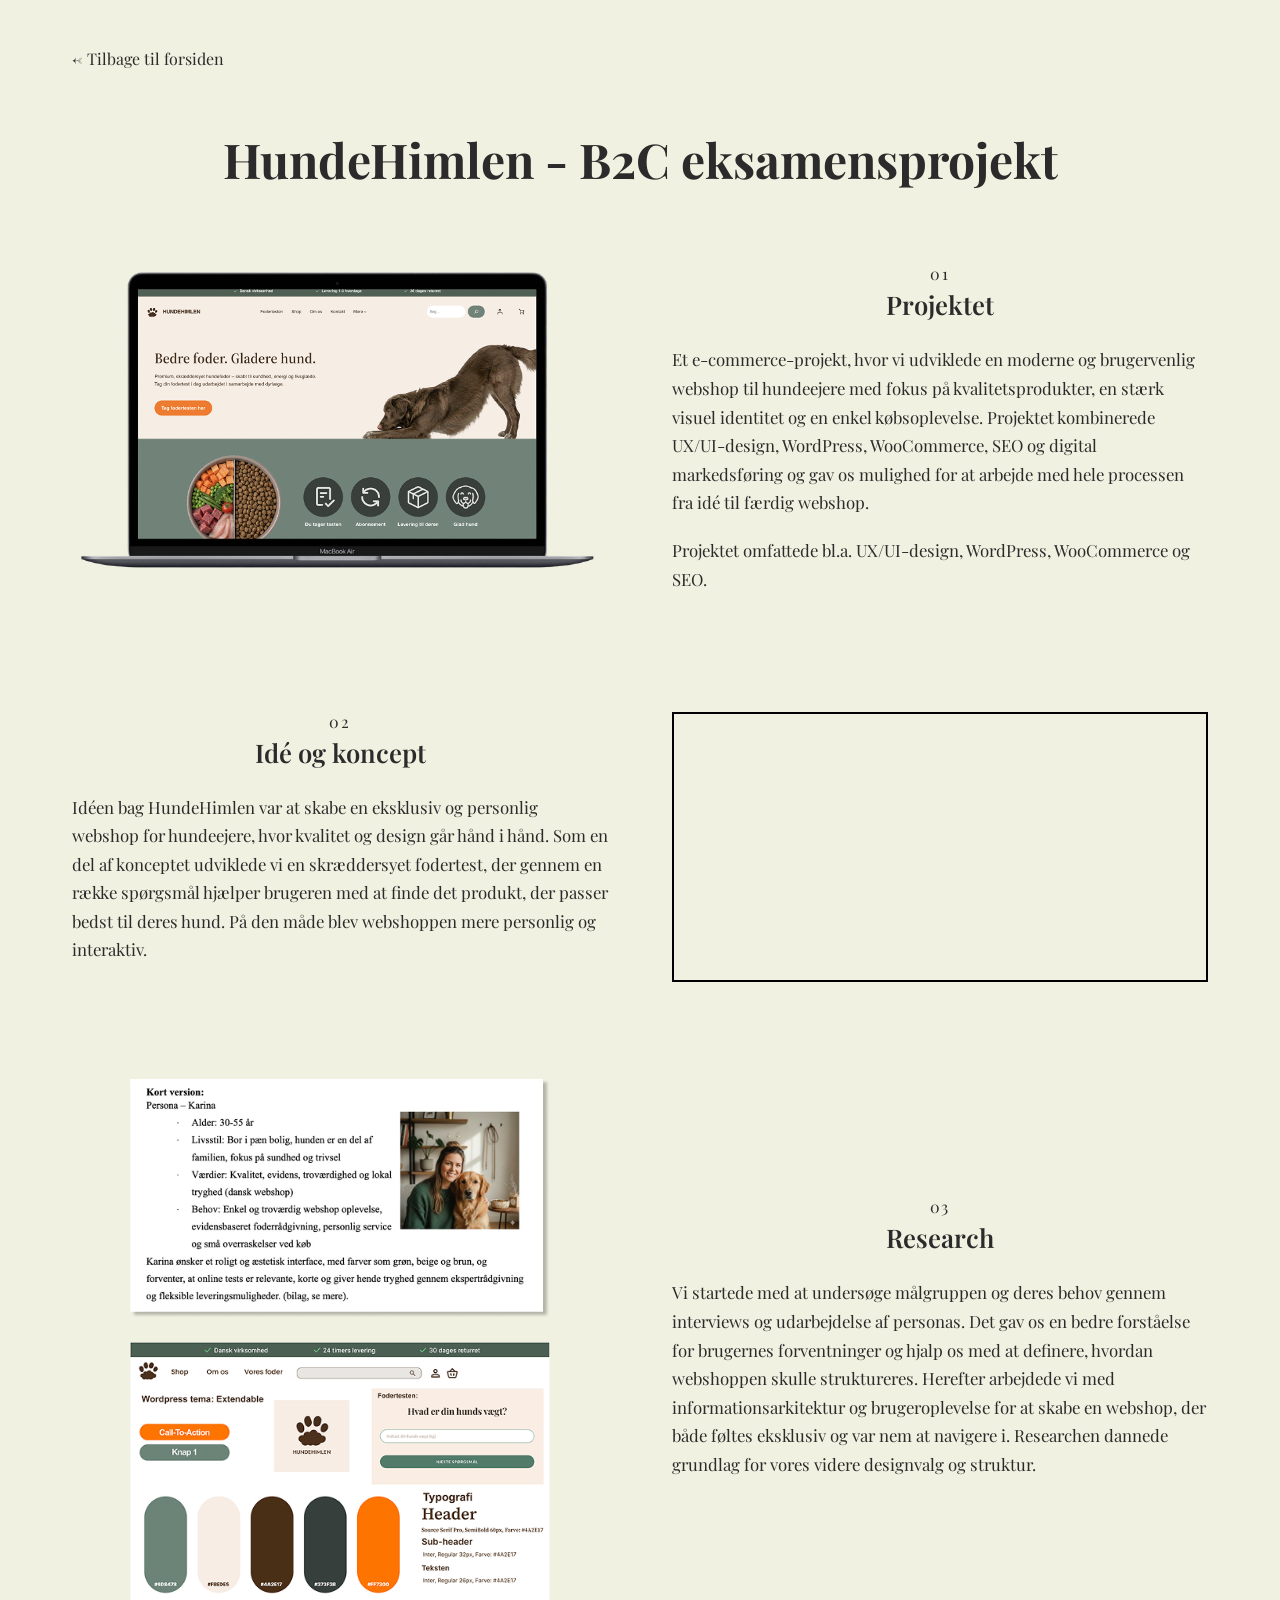
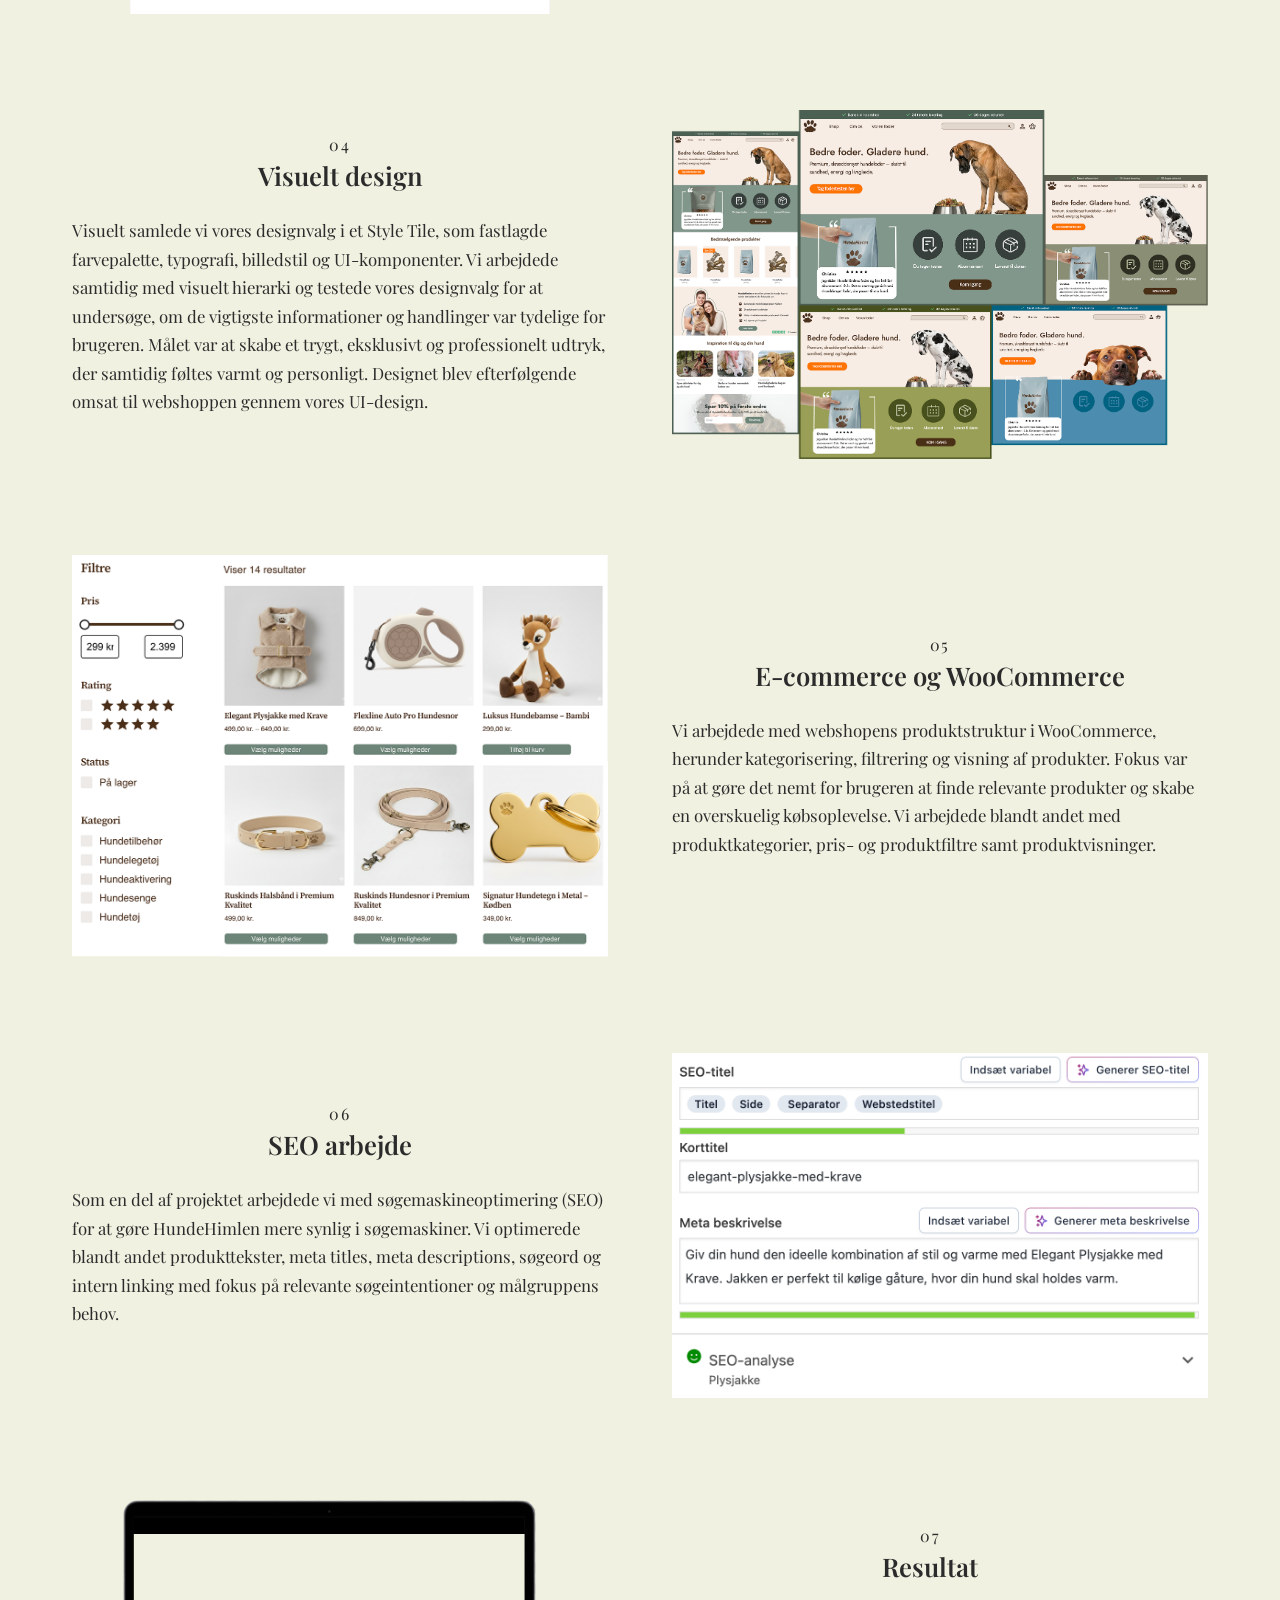
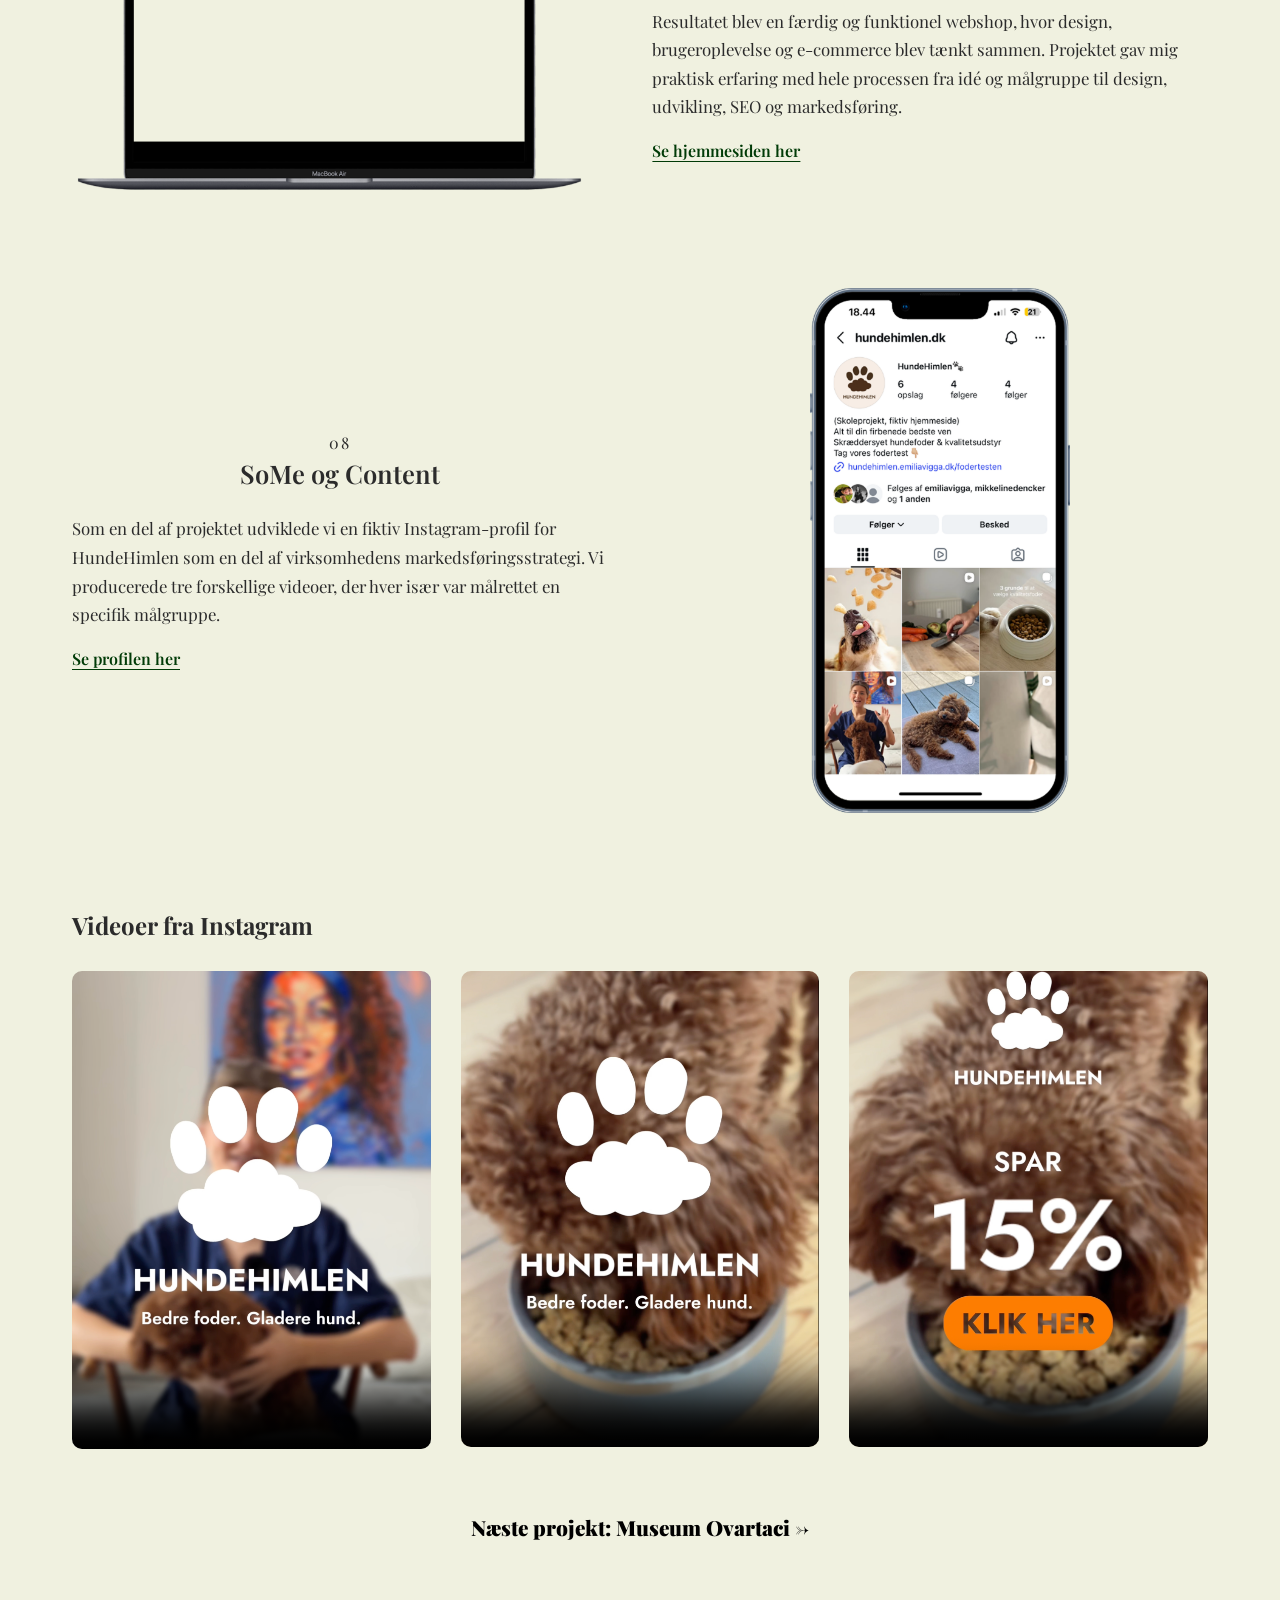
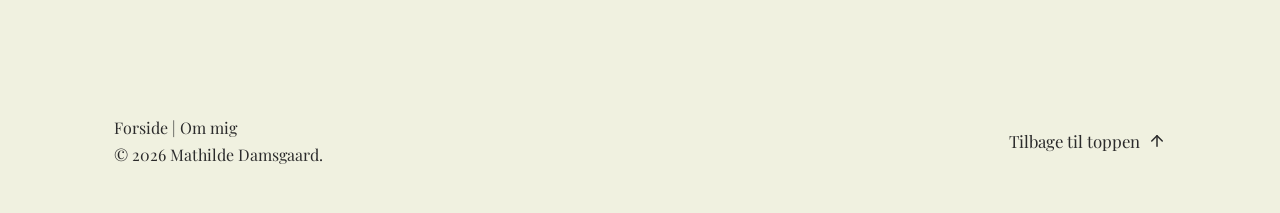
==== commit 8c63ffd1: "små rettelser" ====
--- a/hundehimlen.html
+++ b/hundehimlen.html
@@ -80,7 +80,7 @@
             muted
             loop
             playsinline
-            class="case-img"
+            class="case-img case-img--fodertest"
           ></video>
         </div>
         <div class="case-row__text">
--- a/css/style.css
+++ b/css/style.css
@@ -7,7 +7,7 @@
 
 body {
   font-family: "Playfair Display", serif;
-  background-color: #efe8de;
+  background-color: #f0f1e0;
   color: #2b2b2b;
 }
 
@@ -17,7 +17,7 @@
   width: 100%;
   height: 50vw; /* fast højde der passer til indholdet, i stedet for 100vh */
   overflow: hidden;
-  background-color: #efe8de;
+  background-color: #f0f1e0;
 }
 
 /* Stor hvid "PORTFOLIO" tekst i baggrunden */
@@ -40,12 +40,12 @@
 .hero__name {
   position: absolute;
   top: 23vw;
-  left: 46%;
+  left: 40%;
   transform: translateX(-50%);
   font-family: "Herr Von Muellerhoff", cursive;
-  font-size: 8vw;
+  font-size: 10vw;
   font-weight: 400;
-  color: #5c4326; /* mørk brun/oliven farve som på billedet */
+  color: #323236;
   z-index: 2;
   white-space: nowrap;
   text-align: center;
@@ -58,7 +58,7 @@
   top: 4vw;
   left: 50%;
   transform: translateX(-50%);
-  background-color: #7b272d; /* rustfarve, matcher filmstrippen */
+  background-color: #323236; /* rustfarve, matcher filmstrippen */
   border-radius: 20px;
   padding: 1rem 2.2rem;
   display: flex;
@@ -80,18 +80,18 @@
 }
 
 .hero__nav-divider {
-  color: #d9a394;
+  color: #f5efe6;
 }
 
 /* Filmstrip-billede i højre side */
 .hero__filmstrip {
   position: absolute;
-  right: -14vw;
-  top: -15vw;
-  width: clamp(220px, 34vw, 500px);
+  right: -8vw;
+  top: -13vw;
+  width: clamp(180px, 28vw, 420px);
   max-width: none;
   z-index: 2;
-  transform: rotate(-16deg);
+  transform: rotate(-20deg);
 }
 
 .hero__filmstrip img {
@@ -119,7 +119,7 @@
   position: absolute;
   left: 6vw;
   bottom: 3vw;
-  color: #7b272d;
+  color: #323236;
   z-index: 2;
   animation: bounceArrow 1.8s ease-in-out infinite;
 }
@@ -151,7 +151,7 @@
   left: 0;
   width: 100%;
   height: 6px;
-  background-color: #7b272d;
+  background-color: #323236;
   z-index: 2;
 }
 
@@ -161,7 +161,7 @@
   display: flex;
   align-items: stretch;
   min-height: 90vh;
-  background-color: #efe8de;
+  background-color: #f0f1e0;
 }
 
 .intro__image {
@@ -201,7 +201,7 @@
   align-self: flex-start;
   padding: 1rem 2rem;
   border-radius: 20px;
-  background-color: #7b272d; /* samme rustfarve som navigationspillen */
+  background-color: #013b07;
   color: #f5efe6;
   text-decoration: none;
   font-family: "Playfair Display", serif;
@@ -218,7 +218,7 @@
   position: absolute;
   right: 6vw;
   top: 80%;
-  color: #601b20;
+  color: #323236;
   animation: bounceArrowCentered 1.8s ease-in-out infinite;
 }
 
@@ -274,9 +274,15 @@
   font-weight: 700;
   font-size: 3.5rem;
   text-align: center;
-  color: #43301a;
+  color: #323236;
   margin-bottom: 4rem;
   margin-top: 4rem;
+}
+
+.projects__title__mig {
+  text-align: left;
+  margin-bottom: 2rem;
+  margin-top: 2rem;
 }
 
 .project-row {
@@ -325,18 +331,18 @@
 }
 
 .project-row__link {
-  color: #a43121;
+  color: #013b07;
   font-weight: 600;
 }
 
 .project-row__link:hover {
-  color: #792216;
+  color: #016d0b;
 }
 
 /* Orange streg mellem projekterne */
 .projects__divider {
   height: 4.5px;
-  background-color: #7b272d;
+  background-color: #323236;
   margin: 4rem 0;
 }
 
@@ -352,10 +358,6 @@
   .bio-section__photos {
     min-height: 260px;
     width: 100%;
-  }
-
-  .bio-photo--right {
-    left: 40%;
   }
 }
 
@@ -371,7 +373,7 @@
   font-family: "Playfair Display", serif;
   font-size: 2rem;
   margin-bottom: 1.5rem;
-  color: #5c4326;
+  color: #323236;
 }
 
 .about__text {
@@ -416,7 +418,7 @@
   font-weight: 700;
   font-size: 3.5rem;
   text-align: center;
-  color: #43301a;
+  color: #323236;
   margin-bottom: 1rem;
 }
 
@@ -443,7 +445,7 @@
 .contact-cta__link {
   font-family: "Playfair Display", serif;
   font-size: 1.3rem;
-  color: #a43121;
+  color: #013b07;
 }
 
 .contact-cta__link:hover {
@@ -477,7 +479,7 @@
 }
 
 .footer__left a:hover {
-  color: #a43121;
+  color: #016d0b;
 }
 
 /* Tilbage til toppen - placeret i højre side */
@@ -500,7 +502,7 @@
 
 /* Hover-effekt */
 .back-to-top-inline:hover {
-  color: #a43121;
+  color: #016d0b;
 }
 
 .back-to-top-inline:hover svg {
@@ -532,7 +534,7 @@
 }
 
 .bio__back:hover {
-  color: #a43121;
+  color: #016d0b;
 }
 
 .bio-section {
@@ -601,7 +603,7 @@
 
 .bio__contact-link {
   display: inline-block;
-  color: #a43121;
+  color: #013b07;
   font-weight: 600;
   text-decoration: underline;
   text-underline-offset: 4px;
@@ -609,11 +611,13 @@
 }
 
 .bio__contact-link:hover {
-  color: #792216;
+  color: #016d0b;
 }
 
 .bio-photo {
-  width: 340px;
+  width: 100%;
+  max-width: 340px;
+  height: auto;
   display: block;
 }
 
@@ -622,16 +626,18 @@
   left: 0;
   top: 0;
   z-index: 2;
-  width: 320px;
+  width: clamp(150px, 27vw, 320px);
+  height: auto;
   transform: rotate(-6deg);
 }
 
 .bio-photo--right {
   position: absolute;
-  left: 170px;
-  top: 70px;
+  left: clamp(85px, 14vw, 170px);
+  top: clamp(30px, 5.8vw, 70px);
   z-index: 1;
-  width: 380px;
+  width: clamp(180px, 32vw, 380px);
+  height: auto;
   transform: rotate(10deg);
 }
 
@@ -668,7 +674,7 @@
   height: 0;
   border-left: 7px solid transparent;
   border-right: 7px solid transparent;
-  border-top: 10px solid #7b272d;
+  border-top: 10px solid #013b07;
   transition: transform 0.25s ease;
   transform: rotate(-90deg); /* peger til højre, når lukket */
 }
@@ -705,7 +711,7 @@
 
 .accordion__divider {
   height: 2px;
-  background-color: #7b272d;
+  background-color: #323236;
   margin: 1.5rem 0 2.5rem;
 }
 
@@ -803,14 +809,14 @@
 }
 
 .case-row__link {
-  color: #a1402a;
+  color: #013b07;
   font-weight: 600;
   text-decoration: underline;
   text-underline-offset: 4px;
 }
 
 .case-row__link:hover {
-  color: #7e3020;
+  color: #016d0b;
 }
 
 /* ===== Ovartaci - Projektet ===== */
@@ -854,6 +860,10 @@
   display: block;
 }
 
+.case-img--fodertest {
+  border: 2px solid #000000;
+}
+
 /* Individuelle størrelser pr. billede — juster frit efter behov */
 .case-img--persona {
   max-width: 420px;
@@ -963,6 +973,43 @@
   font-size: 1.3rem;
 }
 
+/* ===== Kontakt ===== */
+
+.contact-cta {
+  position: relative;
+  width: 100%;
+  max-width: none;
+  margin: 0;
+  background-color: #fdfdfd;
+  padding: 1rem 8vw 2rem;
+  border-top: 6px solid #323236;
+  overflow: hidden;
+}
+
+.contact-cta__inner {
+  position: relative;
+  max-width: 1200px;
+  margin: 0 auto;
+  min-height: 350px;
+  display: flex;
+  justify-content: center;
+  align-items: center;
+}
+
+.contact-cta__content {
+  position: relative;
+  z-index: 2;
+  text-align: center;
+}
+
+.contact-cta__phone {
+  position: absolute;
+  right: 12%;
+  top: 0;
+  width: clamp(130px, 14vw, 230px);
+  height: auto;
+}
+
 /* ===== Responsivt (mobil) ===== */
 @media (max-width: 768px) {
   .hero {
